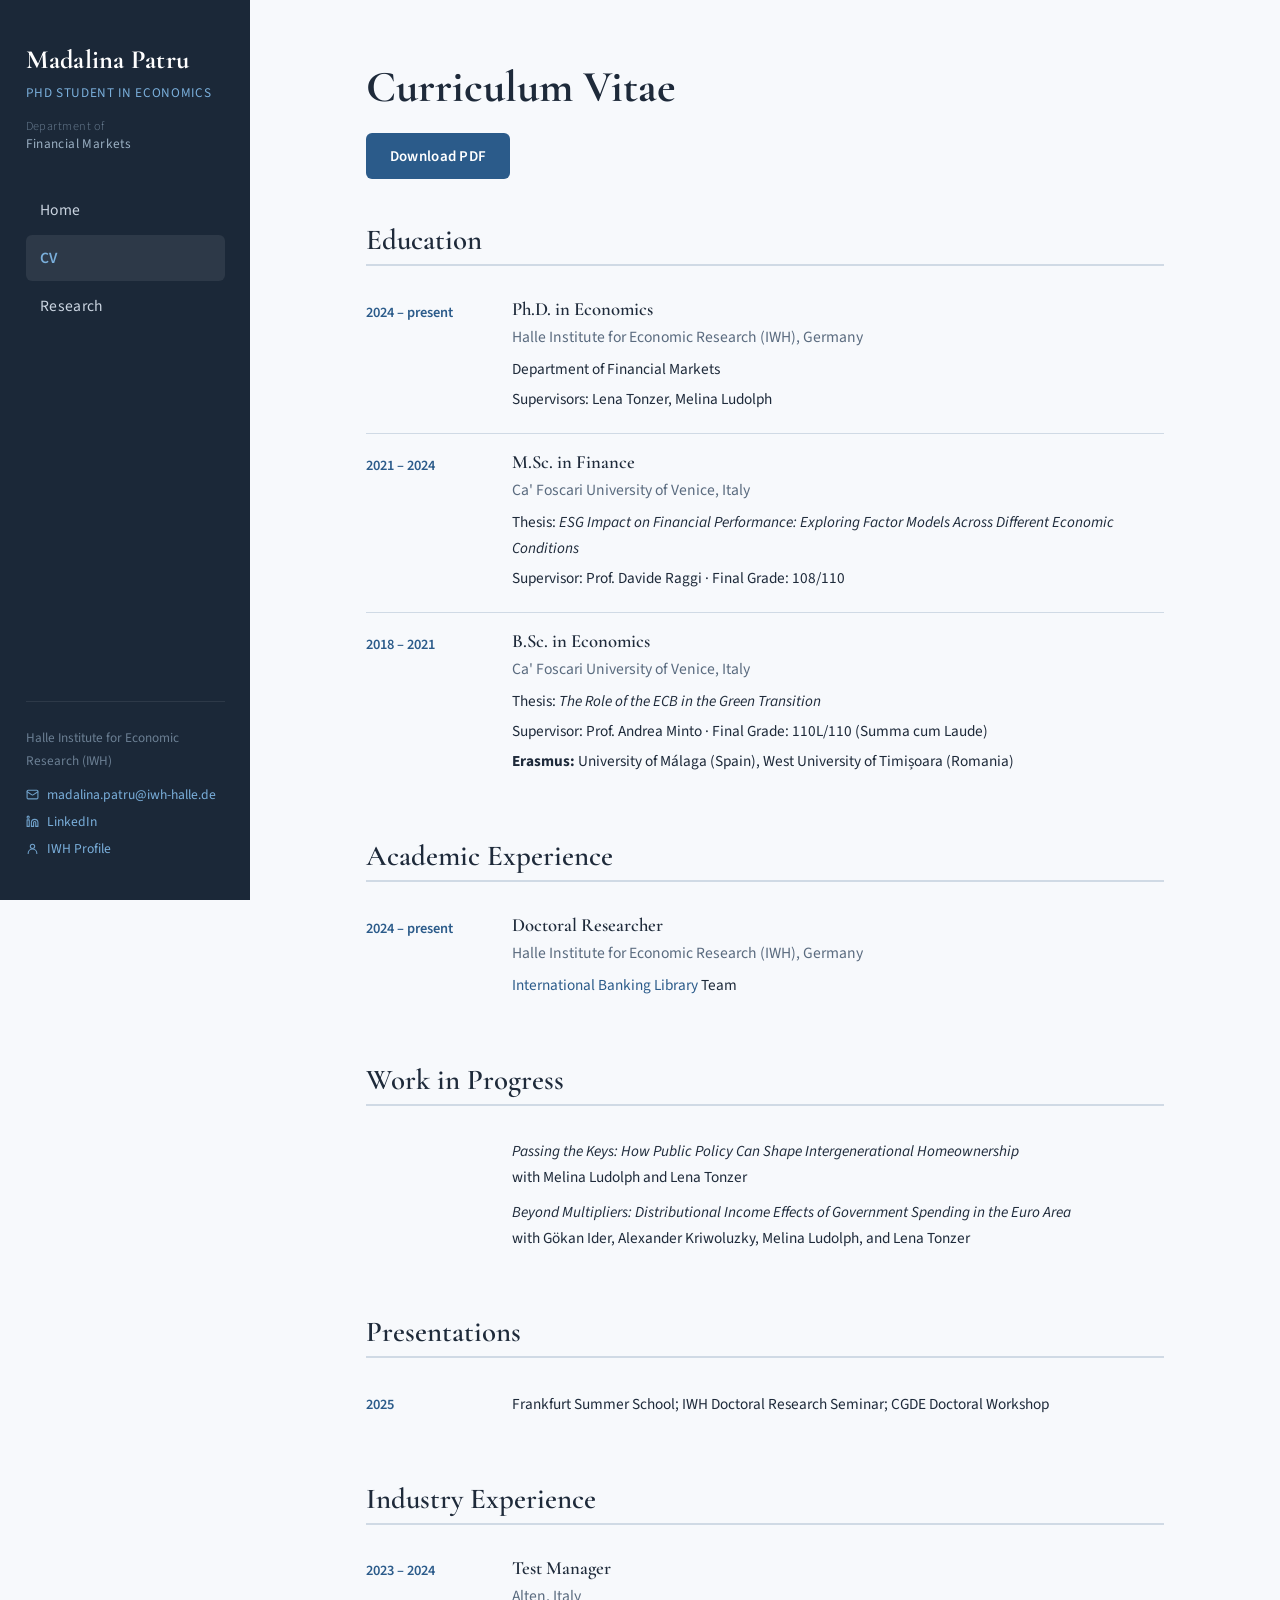
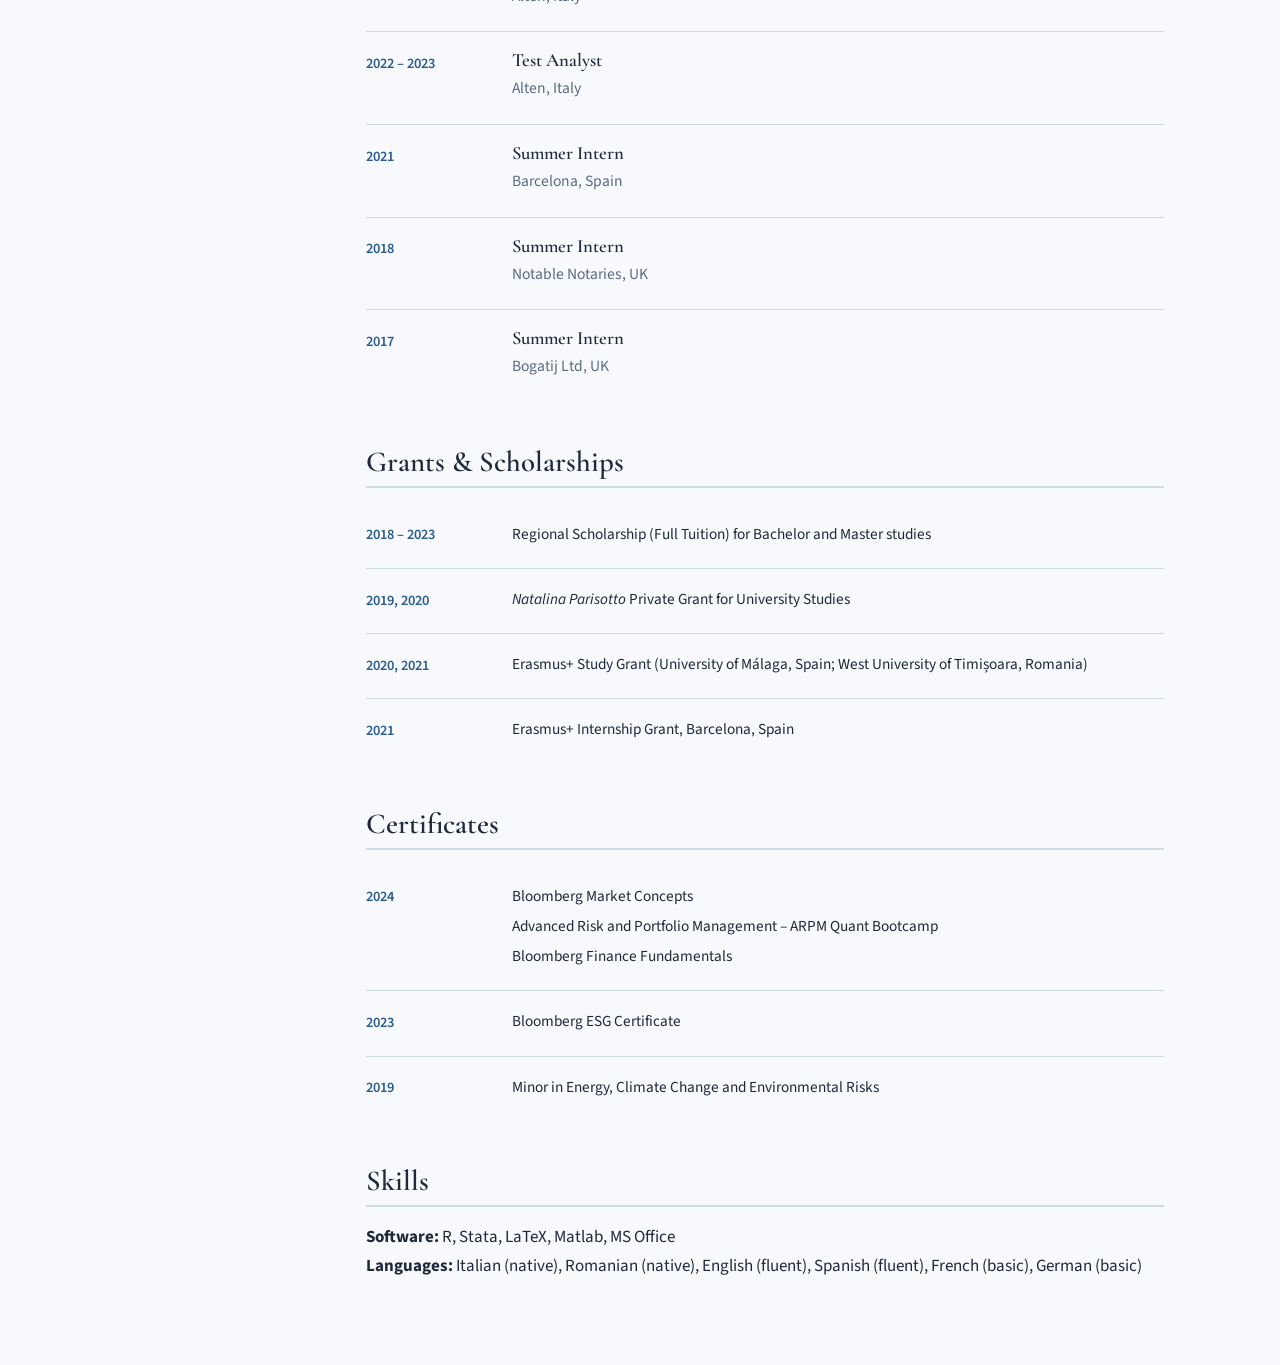
==== cv.html @ f8841b8a "Add files via upload" ====
<!DOCTYPE html>
<html lang="en">
<head>
  <meta charset="UTF-8">
  <meta name="viewport" content="width=device-width, initial-scale=1.0">
  <title>CV — Madalina Patru</title>
  <link rel="stylesheet" href="style.css">
</head>
<body>

  <button class="hamburger" onclick="document.querySelector('.sidebar').classList.toggle('open')" aria-label="Menu">☰</button>

  <aside class="sidebar">
    <div class="sidebar__name">Madalina Patru</div>
    <div class="sidebar__title">PhD Student in Economics</div>
    <div class="sidebar__dept-label">Department of</div>
    <div class="sidebar__dept">Financial Markets</div>
    <ul class="sidebar__nav">
      <li><a href="index.html">Home</a></li>
      <li><a href="cv.html" class="active">CV</a></li>
      <li><a href="research.html">Research</a></li>
    </ul>
    <div class="sidebar__footer">
      Halle Institute for Economic Research (IWH)
      <div class="sidebar__contact">
        <a href="mailto:madalina.patru@iwh-halle.de">
          <svg width="13" height="13" viewBox="0 0 24 24" fill="none" stroke="currentColor" stroke-width="2" stroke-linecap="round" stroke-linejoin="round"><rect x="2" y="4" width="20" height="16" rx="2"/><path d="m22 7-8.97 5.7a1.94 1.94 0 0 1-2.06 0L2 7"/></svg>
          madalina.patru@iwh-halle.de
        </a>
        <a href="https://www.linkedin.com/in/madalinagpatru/" target="_blank" rel="noopener">
          <svg width="13" height="13" viewBox="0 0 24 24" fill="none" stroke="currentColor" stroke-width="2" stroke-linecap="round" stroke-linejoin="round"><path d="M16 8a6 6 0 0 1 6 6v7h-4v-7a2 2 0 0 0-2-2 2 2 0 0 0-2 2v7h-4v-7a6 6 0 0 1 6-6z"/><rect x="2" y="9" width="4" height="12"/><circle cx="4" cy="4" r="2"/></svg>
          LinkedIn
        </a>
        <a href="https://www.iwh-halle.de/en/about-the-iwh/team/detail/madalina-patru" target="_blank" rel="noopener">
          <svg width="13" height="13" viewBox="0 0 24 24" fill="none" stroke="currentColor" stroke-width="2" stroke-linecap="round" stroke-linejoin="round"><circle cx="12" cy="8" r="4"/><path d="M20 21a8 8 0 1 0-16 0"/></svg>
          IWH Profile
        </a>
      </div>
    </div>
  </aside>

  <main class="main">
    <div class="content">

      <h1>Curriculum Vitae</h1>
      <p class="subtitle"><a href="cv.pdf" class="btn">Download PDF</a></p>

      <h2>Education</h2>
      <div class="cv-section">
        <div class="cv-entry">
          <div class="cv-entry__dates">2024 – present</div>
          <div class="cv-entry__details">
            <h4>Ph.D. in Economics</h4>
            <p class="institution">Halle Institute for Economic Research (IWH), Germany</p>
            <p>Department of Financial Markets</p>
            <p>Supervisors: Lena Tonzer, Melina Ludolph</p>
          </div>
        </div>
        <div class="cv-entry">
          <div class="cv-entry__dates">2021 – 2024</div>
          <div class="cv-entry__details">
            <h4>M.Sc. in Finance</h4>
            <p class="institution">Ca' Foscari University of Venice, Italy</p>
            <p>Thesis: <em>ESG Impact on Financial Performance: Exploring Factor Models Across Different Economic Conditions</em></p>
            <p>Supervisor: Prof. Davide Raggi · Final Grade: 108/110</p>
          </div>
        </div>
        <div class="cv-entry">
          <div class="cv-entry__dates">2018 – 2021</div>
          <div class="cv-entry__details">
            <h4>B.Sc. in Economics</h4>
            <p class="institution">Ca' Foscari University of Venice, Italy</p>
            <p>Thesis: <em>The Role of the ECB in the Green Transition</em></p>
            <p>Supervisor: Prof. Andrea Minto · Final Grade: 110L/110 (Summa cum Laude)</p>
            <p><strong>Erasmus:</strong> University of Málaga (Spain), West University of Timișoara (Romania)</p>
          </div>
        </div>
      </div>

      <h2>Academic Experience</h2>
      <div class="cv-section">
        <div class="cv-entry">
          <div class="cv-entry__dates">2024 – present</div>
          <div class="cv-entry__details">
            <h4>Doctoral Researcher</h4>
            <p class="institution">Halle Institute for Economic Research (IWH), Germany</p>
            <p><a href="https://bankinglibrary.com/">International Banking Library</a> Team</p>
          </div>
        </div>
      </div>

      <h2>Work in Progress</h2>
      <div class="cv-section">
        <div class="cv-entry">
          <div class="cv-entry__dates"></div>
          <div class="cv-entry__details">
            <p><em>Passing the Keys: How Public Policy Can Shape Intergenerational Homeownership</em><br>
            with Melina Ludolph and Lena Tonzer</p>
            <p style="margin-top: 0.5rem;"><em>Beyond Multipliers: Distributional Income Effects of Government Spending in the Euro Area</em><br>
            with Gökan Ider, Alexander Kriwoluzky, Melina Ludolph, and Lena Tonzer</p>
          </div>
        </div>
      </div>

      <h2>Presentations</h2>
      <div class="cv-section">
        <div class="cv-entry">
          <div class="cv-entry__dates">2025</div>
          <div class="cv-entry__details">
            <p>Frankfurt Summer School; IWH Doctoral Research Seminar; CGDE Doctoral Workshop</p>
          </div>
        </div>
      </div>

      <h2>Industry Experience</h2>
      <div class="cv-section">
        <div class="cv-entry">
          <div class="cv-entry__dates">2023 – 2024</div>
          <div class="cv-entry__details">
            <h4>Test Manager</h4>
            <p class="institution">Alten, Italy</p>
          </div>
        </div>
        <div class="cv-entry">
          <div class="cv-entry__dates">2022 – 2023</div>
          <div class="cv-entry__details">
            <h4>Test Analyst</h4>
            <p class="institution">Alten, Italy</p>
          </div>
        </div>
        <div class="cv-entry">
          <div class="cv-entry__dates">2021</div>
          <div class="cv-entry__details">
            <h4>Summer Intern</h4>
            <p class="institution">Barcelona, Spain</p>
          </div>
        </div>
        <div class="cv-entry">
          <div class="cv-entry__dates">2018</div>
          <div class="cv-entry__details">
            <h4>Summer Intern</h4>
            <p class="institution">Notable Notaries, UK</p>
          </div>
        </div>
        <div class="cv-entry">
          <div class="cv-entry__dates">2017</div>
          <div class="cv-entry__details">
            <h4>Summer Intern</h4>
            <p class="institution">Bogatij Ltd, UK</p>
          </div>
        </div>
      </div>

      <h2>Grants &amp; Scholarships</h2>
      <div class="cv-section">
        <div class="cv-entry">
          <div class="cv-entry__dates">2018 – 2023</div>
          <div class="cv-entry__details">
            <p>Regional Scholarship (Full Tuition) for Bachelor and Master studies</p>
          </div>
        </div>
        <div class="cv-entry">
          <div class="cv-entry__dates">2019, 2020</div>
          <div class="cv-entry__details">
            <p><em>Natalina Parisotto</em> Private Grant for University Studies</p>
          </div>
        </div>
        <div class="cv-entry">
          <div class="cv-entry__dates">2020, 2021</div>
          <div class="cv-entry__details">
            <p>Erasmus+ Study Grant (University of Málaga, Spain; West University of Timișoara, Romania)</p>
          </div>
        </div>
        <div class="cv-entry">
          <div class="cv-entry__dates">2021</div>
          <div class="cv-entry__details">
            <p>Erasmus+ Internship Grant, Barcelona, Spain</p>
          </div>
        </div>
      </div>

      <h2>Certificates</h2>
      <div class="cv-section">
        <div class="cv-entry">
          <div class="cv-entry__dates">2024</div>
          <div class="cv-entry__details">
            <p>Bloomberg Market Concepts</p>
            <p>Advanced Risk and Portfolio Management – ARPM Quant Bootcamp</p>
            <p>Bloomberg Finance Fundamentals</p>
          </div>
        </div>
        <div class="cv-entry">
          <div class="cv-entry__dates">2023</div>
          <div class="cv-entry__details">
            <p>Bloomberg ESG Certificate</p>
          </div>
        </div>
        <div class="cv-entry">
          <div class="cv-entry__dates">2019</div>
          <div class="cv-entry__details">
            <p>Minor in Energy, Climate Change and Environmental Risks</p>
          </div>
        </div>
      </div>

      <h2>Skills</h2>
      <p>
        <strong>Software:</strong> R, Stata, LaTeX, Matlab, MS Office<br>
        <strong>Languages:</strong> Italian (native), Romanian (native), English (fluent), Spanish (fluent), French (basic), German (basic)
      </p>

    </div>
  </main>

</body>
</html>
---- style.css ----
/* ============================================
   Madalina Patru — Academic Website Stylesheet
   ============================================ */

@import url('https://fonts.googleapis.com/css2?family=Cormorant+Garamond:ital,wght@0,400;0,600;0,700;1,400&family=Source+Sans+3:ital,wght@0,300;0,400;0,600;0,700;1,400&display=swap');

:root {
  --color-bg: #F7F9FC;
  --color-bg-alt: #EDF1F7;
  --color-text: #1E2A3A;
  --color-text-muted: #5A6B7F;
  --color-accent: #2B5B8A;
  --color-accent-hover: #3A74A8;
  --color-border: #D0DAE5;
  --color-nav-bg: #1B2838;
  --color-nav-text: #CBD5E1;
  --color-nav-hover: #7AAFDB;
  --font-heading: 'Cormorant Garamond', Georgia, serif;
  --font-body: 'Source Sans 3', 'Segoe UI', sans-serif;
  --max-width: 900px;
  --nav-width: 250px;
}

*, *::before, *::after {
  box-sizing: border-box;
  margin: 0;
  padding: 0;
}

html {
  font-size: 17px;
  scroll-behavior: smooth;
}

body {
  font-family: var(--font-body);
  color: var(--color-text);
  background: var(--color-bg);
  line-height: 1.7;
  min-height: 100vh;
  display: flex;
}

/* ---- SIDEBAR NAVIGATION ---- */

.sidebar {
  position: fixed;
  top: 0;
  left: 0;
  width: var(--nav-width);
  height: 100vh;
  background: var(--color-nav-bg);
  color: var(--color-nav-text);
  display: flex;
  flex-direction: column;
  padding: 2.5rem 1.5rem;
  z-index: 100;
  overflow-y: auto;
}

.sidebar__name {
  font-family: var(--font-heading);
  font-size: 1.55rem;
  font-weight: 700;
  color: #fff;
  letter-spacing: 0.01em;
  line-height: 1.3;
  margin-bottom: 0.3rem;
}

.sidebar__title {
  font-size: 0.78rem;
  font-weight: 400;
  color: var(--color-nav-hover);
  letter-spacing: 0.05em;
  text-transform: uppercase;
  margin-bottom: 0.8rem;
}

.sidebar__dept-label {
  font-size: 0.72rem;
  font-weight: 300;
  color: #6b7f93;
  letter-spacing: 0.04em;
  line-height: 1.4;
}

.sidebar__dept {
  font-size: 0.78rem;
  font-weight: 400;
  color: #9aafc2;
  letter-spacing: 0.03em;
  line-height: 1.4;
  margin-bottom: 2rem;
}

.sidebar__nav {
  list-style: none;
  flex: 1;
}

.sidebar__nav li {
  margin-bottom: 0.15rem;
}

.sidebar__nav a {
  display: block;
  padding: 0.55rem 0.85rem;
  color: var(--color-nav-text);
  text-decoration: none;
  font-size: 0.92rem;
  font-weight: 400;
  border-radius: 6px;
  transition: background 0.2s, color 0.2s;
  letter-spacing: 0.02em;
}

.sidebar__nav a:hover,
.sidebar__nav a.active {
  background: rgba(255,255,255,0.08);
  color: var(--color-nav-hover);
}

.sidebar__nav a.active {
  font-weight: 600;
}

.sidebar__footer {
  margin-top: auto;
  padding-top: 1.5rem;
  border-top: 1px solid rgba(255,255,255,0.08);
  font-size: 0.78rem;
  color: #6b7f93;
  line-height: 1.7;
}

.sidebar__contact {
  margin-top: 0.8rem;
  display: flex;
  flex-direction: column;
  gap: 0.55rem;
}

.sidebar__contact a {
  display: flex;
  align-items: center;
  gap: 0.5rem;
  color: var(--color-nav-hover);
  text-decoration: none;
  font-size: 0.8rem;
  transition: color 0.15s;
  line-height: 1.3;
  word-break: break-all;
}

.sidebar__contact a:hover {
  color: #fff;
  text-decoration: none;
}

.sidebar__contact svg {
  flex-shrink: 0;
  opacity: 0.9;
}

/* ---- MOBILE HAMBURGER ---- */

.hamburger {
  display: none;
  position: fixed;
  top: 1rem;
  left: 1rem;
  z-index: 200;
  background: var(--color-nav-bg);
  color: #fff;
  border: none;
  border-radius: 6px;
  width: 44px;
  height: 44px;
  cursor: pointer;
  font-size: 1.4rem;
  align-items: center;
  justify-content: center;
}

/* ---- MAIN CONTENT ---- */

.main {
  margin-left: var(--nav-width);
  flex: 1;
  min-height: 100vh;
}

.content {
  max-width: var(--max-width);
  margin: 0 auto;
  padding: 3.5rem 3rem 4rem;
}

/* ---- TYPOGRAPHY ---- */

h1, h2, h3, h4 {
  font-family: var(--font-heading);
  color: var(--color-text);
  line-height: 1.25;
}

h1 {
  font-size: 2.6rem;
  font-weight: 700;
  margin-bottom: 0.6rem;
}

h2 {
  font-size: 1.7rem;
  font-weight: 600;
  margin-top: 2.5rem;
  margin-bottom: 0.9rem;
  padding-bottom: 0.35rem;
  border-bottom: 2px solid var(--color-border);
}

h3 {
  font-size: 1.2rem;
  font-weight: 600;
  margin-top: 1.5rem;
  margin-bottom: 0.5rem;
  color: var(--color-accent);
}

p {
  margin-bottom: 1rem;
}

a {
  color: var(--color-accent);
  text-decoration: none;
  transition: color 0.2s;
}

a:hover {
  color: var(--color-accent-hover);
  text-decoration: underline;
}

.subtitle {
  font-size: 1.1rem;
  color: var(--color-text-muted);
  margin-bottom: 2rem;
  font-weight: 300;
}

/* ---- HERO / ABOUT SECTION ---- */

.hero {
  display: flex;
  gap: 2.5rem;
  align-items: flex-start;
  margin-bottom: 2rem;
}

.hero__photo {
  width: 200px;
  min-width: 200px;
  height: 250px;
  border-radius: 6px;
  object-fit: cover;
  object-position: top center;
  border: 1px solid var(--color-border);
  flex-shrink: 0;
}

.hero__text h1 {
  margin-bottom: 0.2rem;
}

/* ---- CARDS / ITEMS ---- */

.card {
  background: #fff;
  border: 1px solid var(--color-border);
  border-radius: 8px;
  padding: 1.4rem 1.6rem;
  margin-bottom: 1rem;
  transition: box-shadow 0.2s;
}

.card:hover {
  box-shadow: 0 2px 12px rgba(0,0,0,0.06);
}

.card__year {
  font-size: 0.8rem;
  font-weight: 600;
  color: var(--color-accent);
  text-transform: uppercase;
  letter-spacing: 0.05em;
  margin-bottom: 0.25rem;
}

.card__title {
  font-family: var(--font-heading);
  font-size: 1.15rem;
  font-weight: 600;
  margin-bottom: 0.2rem;
}

.card__meta {
  font-size: 0.88rem;
  color: var(--color-text-muted);
  margin-bottom: 0.3rem;
}

.card__description {
  font-size: 0.92rem;
  color: var(--color-text);
}

/* ---- CV TIMELINE ---- */

.cv-section {
  margin-bottom: 2rem;
}

.cv-entry {
  display: flex;
  gap: 1.5rem;
  padding: 1rem 0;
  border-bottom: 1px solid var(--color-border);
}

.cv-entry:last-child {
  border-bottom: none;
}

.cv-entry__dates {
  min-width: 120px;
  font-size: 0.85rem;
  font-weight: 600;
  color: var(--color-accent);
  padding-top: 0.15rem;
}

.cv-entry__details h4 {
  font-family: var(--font-heading);
  font-size: 1.1rem;
  font-weight: 600;
  margin-bottom: 0.15rem;
}

.cv-entry__details .institution {
  font-size: 0.92rem;
  color: var(--color-text-muted);
  margin-bottom: 0.3rem;
}

.cv-entry__details p {
  font-size: 0.9rem;
  margin-bottom: 0.25rem;
}

/* ---- PUBLICATION LIST ---- */

.pub {
  padding: 1rem 0;
  border-bottom: 1px solid var(--color-border);
}

.pub:last-child {
  border-bottom: none;
}

.pub__authors {
  font-size: 0.9rem;
  color: var(--color-text-muted);
}

.pub__authors strong {
  color: var(--color-text);
}

.pub__title {
  font-family: var(--font-heading);
  font-size: 1.08rem;
  font-weight: 600;
  margin: 0.15rem 0;
}

.pub__venue {
  font-size: 0.88rem;
  font-style: italic;
  color: var(--color-text-muted);
}

.pub__links {
  margin-top: 0.4rem;
  display: flex;
  gap: 0.8rem;
}

.pub__links a {
  font-size: 0.8rem;
  font-weight: 600;
  text-transform: uppercase;
  letter-spacing: 0.05em;
  padding: 0.2rem 0.6rem;
  border: 1px solid var(--color-accent);
  border-radius: 4px;
  transition: background 0.2s, color 0.2s;
}

.pub__links a:hover {
  background: var(--color-accent);
  color: #fff;
  text-decoration: none;
}

/* ---- TEACHING TABLE ---- */

.course-table {
  width: 100%;
  border-collapse: collapse;
  margin-top: 1rem;
  font-size: 0.92rem;
}

.course-table th,
.course-table td {
  text-align: left;
  padding: 0.7rem 1rem;
  border-bottom: 1px solid var(--color-border);
}

.course-table th {
  font-family: var(--font-heading);
  font-weight: 600;
  font-size: 0.95rem;
  background: var(--color-bg-alt);
}

.course-table tr:hover td {
  background: rgba(0,0,0,0.015);
}

/* ---- DOWNLOAD BUTTON ---- */

.btn {
  display: inline-block;
  padding: 0.6rem 1.4rem;
  background: var(--color-accent);
  color: #fff;
  border-radius: 6px;
  font-size: 0.88rem;
  font-weight: 600;
  letter-spacing: 0.02em;
  text-decoration: none;
  transition: background 0.2s, transform 0.15s;
  margin-top: 0.5rem;
}

.btn:hover {
  background: var(--color-accent-hover);
  color: #fff;
  text-decoration: none;
  transform: translateY(-1px);
}

/* ---- LARGE SCREENS ---- */

@media (min-width: 1400px) {
  :root {
    --max-width: 980px;
    --nav-width: 270px;
  }
  html { font-size: 18px; }
  .hero__photo {
    width: 220px;
    min-width: 220px;
    height: 275px;
  }
}

@media (min-width: 1800px) {
  :root {
    --max-width: 1060px;
    --nav-width: 280px;
  }
  html { font-size: 19px; }
  .hero__photo {
    width: 240px;
    min-width: 240px;
    height: 300px;
  }
}

/* ---- RESPONSIVE (MOBILE) ---- */

@media (max-width: 860px) {
  .sidebar {
    transform: translateX(-100%);
    transition: transform 0.3s ease;
  }

  .sidebar.open {
    transform: translateX(0);
  }

  .hamburger {
    display: flex;
  }

  .main {
    margin-left: 0;
  }

  .content {
    padding: 4.5rem 1.5rem 3rem;
  }

  .hero {
    flex-direction: column;
    align-items: center;
    text-align: center;
  }

  .cv-entry {
    flex-direction: column;
    gap: 0.3rem;
  }

  .cv-entry__dates {
    min-width: unset;
  }
}
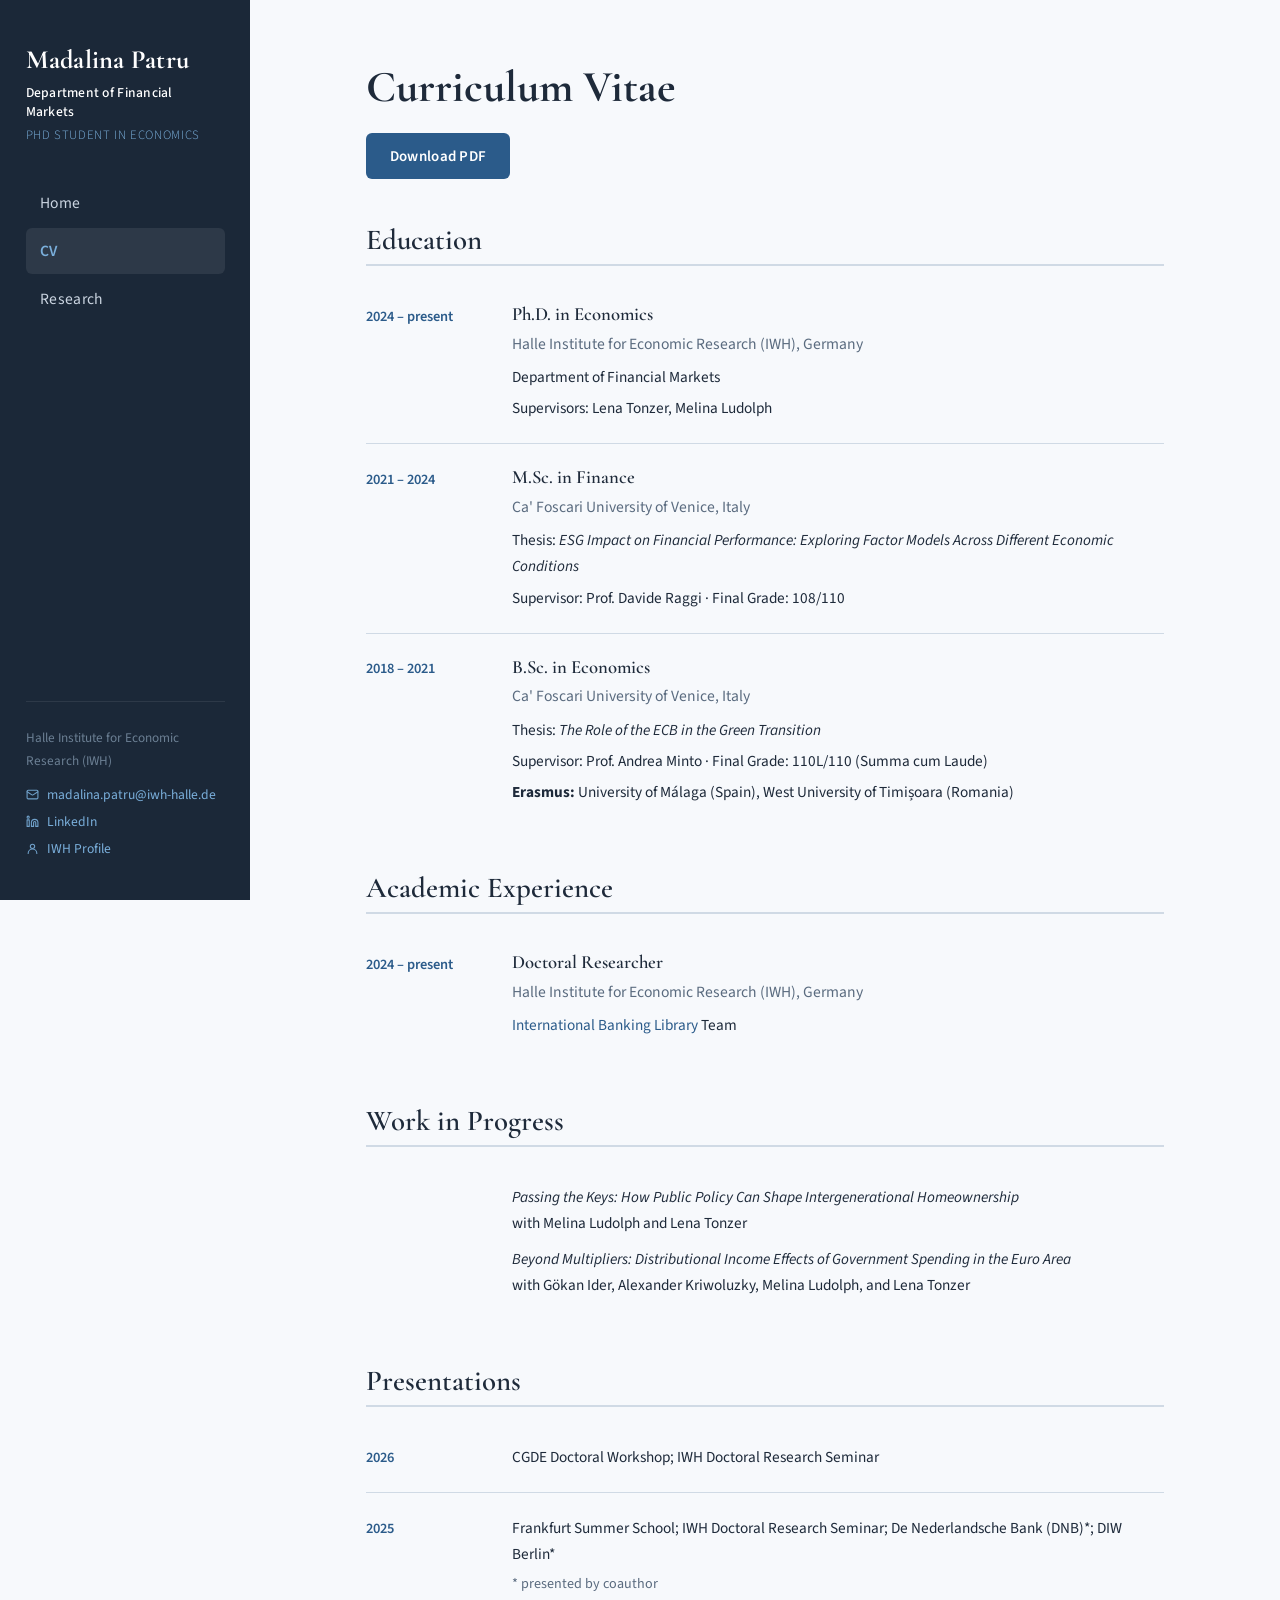
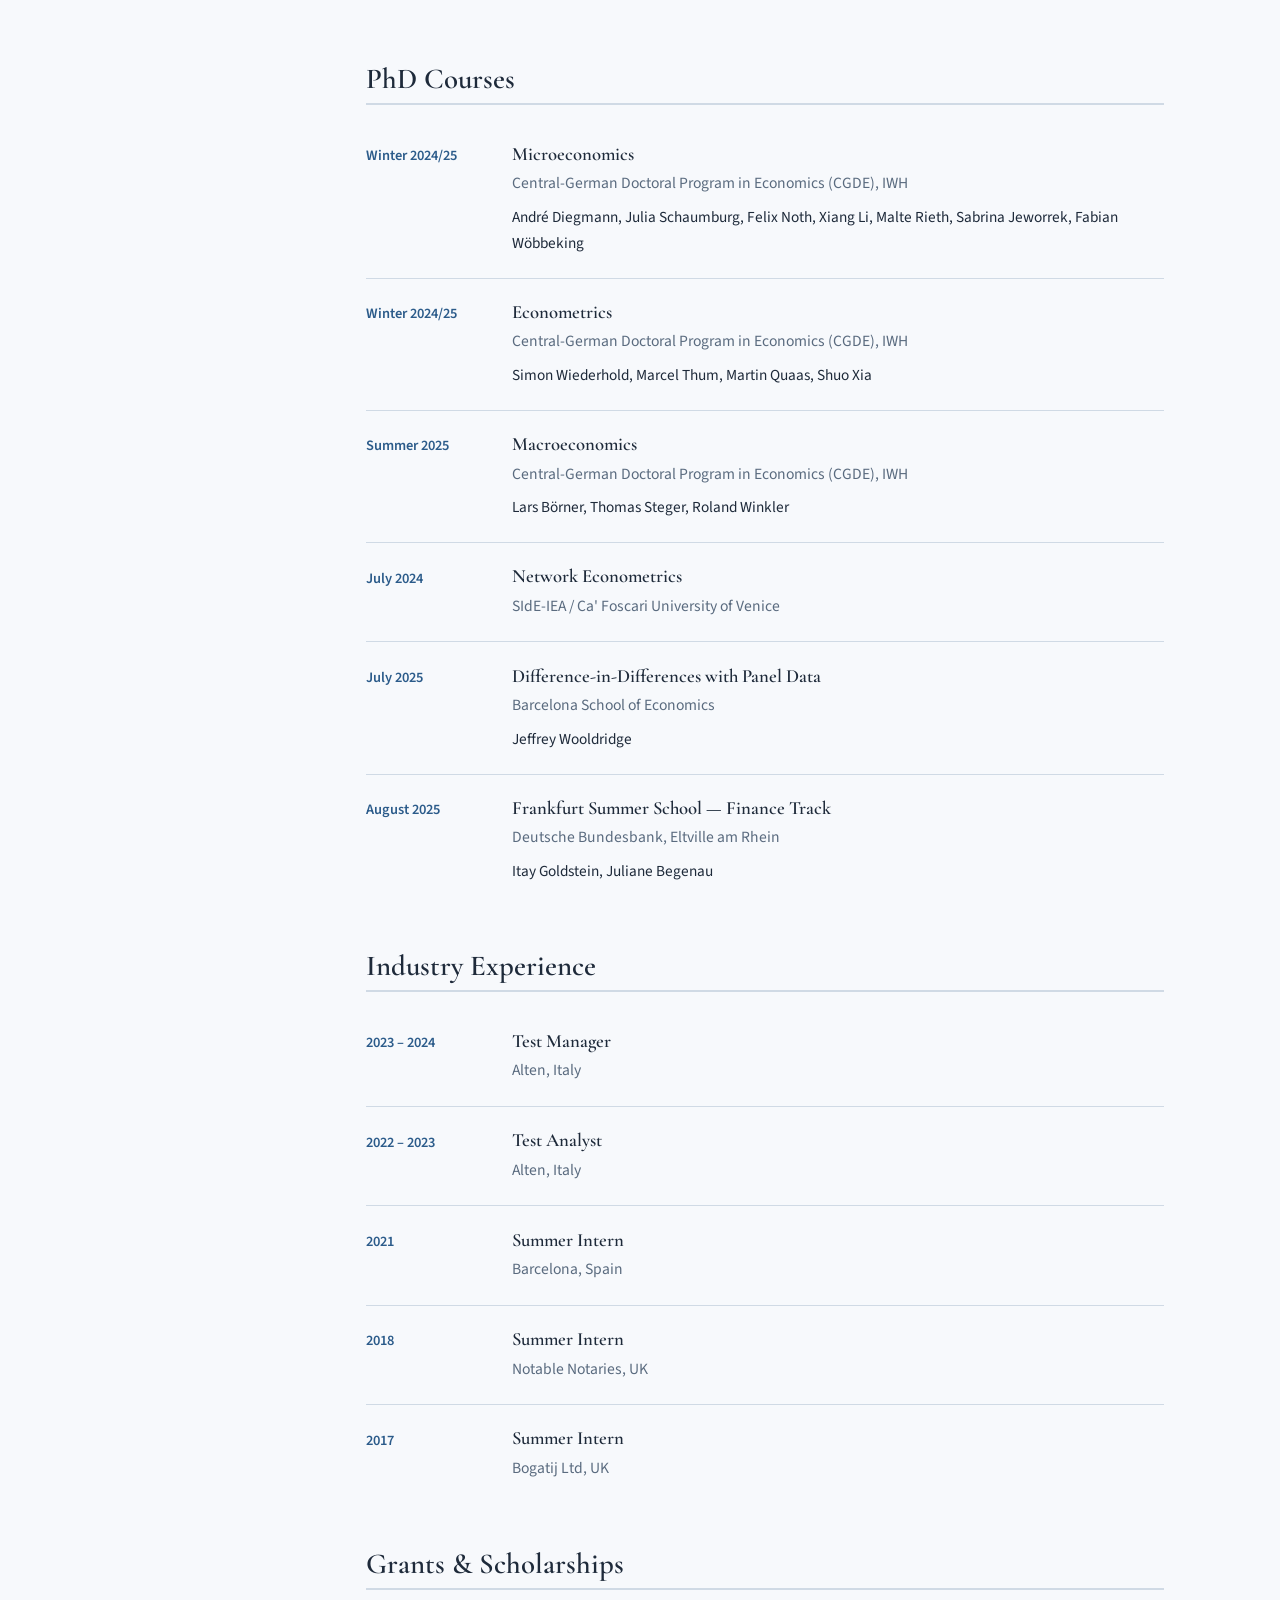
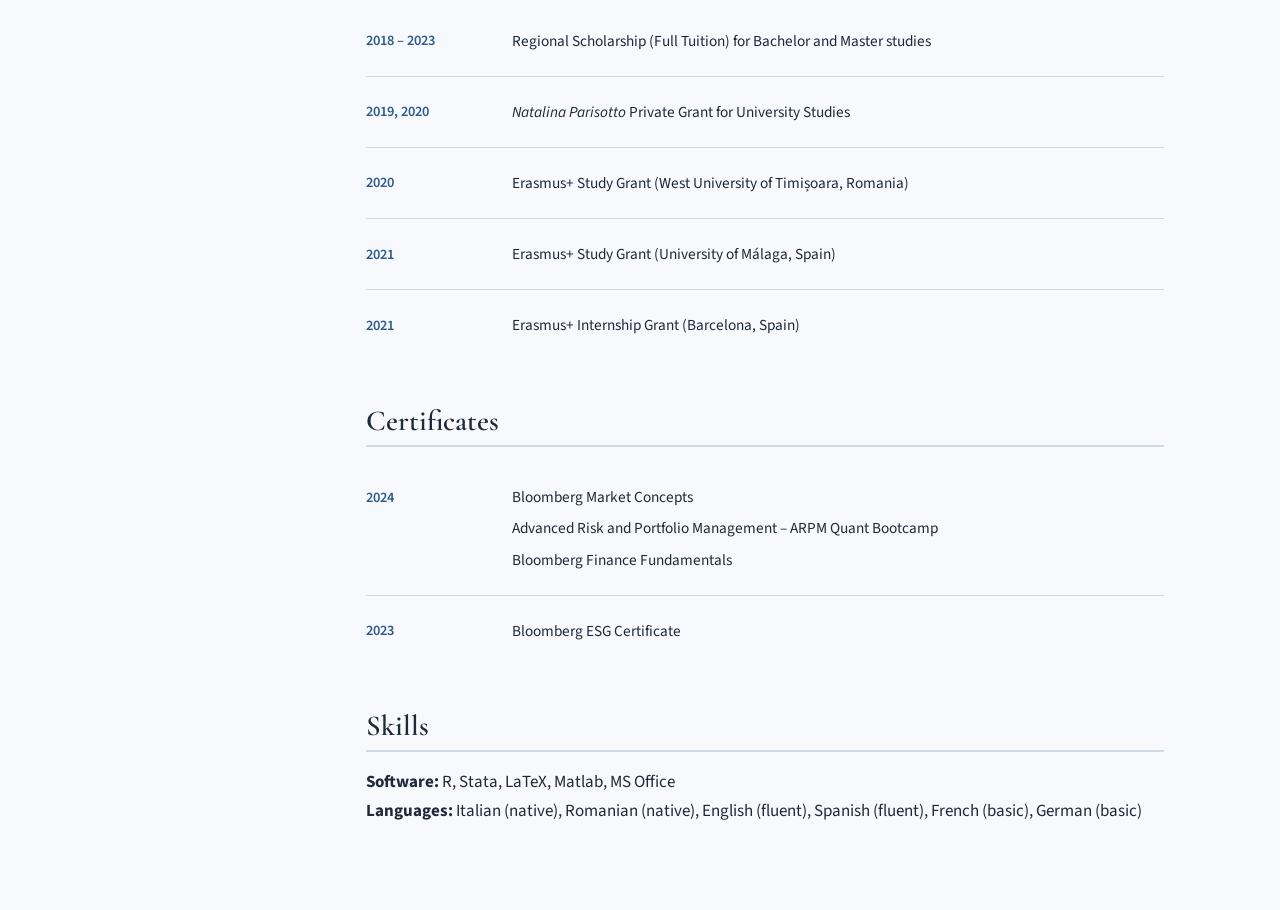
==== commit 3655f55a: "Add files via upload" ====
--- a/cv.html
+++ b/cv.html
@@ -12,9 +12,8 @@
 
   <aside class="sidebar">
     <div class="sidebar__name">Madalina Patru</div>
+    <div class="sidebar__dept">Department of Financial Markets</div>
     <div class="sidebar__title">PhD Student in Economics</div>
-    <div class="sidebar__dept-label">Department of</div>
-    <div class="sidebar__dept">Financial Markets</div>
     <ul class="sidebar__nav">
       <li><a href="index.html">Home</a></li>
       <li><a href="cv.html" class="active">CV</a></li>
@@ -96,7 +95,7 @@
           <div class="cv-entry__details">
             <p><em>Passing the Keys: How Public Policy Can Shape Intergenerational Homeownership</em><br>
             with Melina Ludolph and Lena Tonzer</p>
-            <p style="margin-top: 0.5rem;"><em>Beyond Multipliers: Distributional Income Effects of Government Spending in the Euro Area</em><br>
+            <p style="margin-top: 0.6rem;"><em>Beyond Multipliers: Distributional Income Effects of Government Spending in the Euro Area</em><br>
             with Gökan Ider, Alexander Kriwoluzky, Melina Ludolph, and Lena Tonzer</p>
           </div>
         </div>
@@ -105,9 +104,67 @@
       <h2>Presentations</h2>
       <div class="cv-section">
         <div class="cv-entry">
+          <div class="cv-entry__dates">2026</div>
+          <div class="cv-entry__details">
+            <p>CGDE Doctoral Workshop; IWH Doctoral Research Seminar</p>
+          </div>
+        </div>
+        <div class="cv-entry">
           <div class="cv-entry__dates">2025</div>
           <div class="cv-entry__details">
-            <p>Frankfurt Summer School; IWH Doctoral Research Seminar; CGDE Doctoral Workshop</p>
+            <p>Frankfurt Summer School; IWH Doctoral Research Seminar; De Nederlandsche Bank (DNB)*; DIW Berlin*</p>
+            <p style="font-size:0.83rem; color:var(--color-text-muted); margin-top:0.3rem;">* presented by coauthor</p>
+          </div>
+        </div>
+      </div>
+
+      <h2>PhD Courses</h2>
+      <div class="cv-section">
+        <div class="cv-entry">
+          <div class="cv-entry__dates">Winter 2024/25</div>
+          <div class="cv-entry__details">
+            <h4>Microeconomics</h4>
+            <p class="institution">Central-German Doctoral Program in Economics (CGDE), IWH</p>
+            <p>André Diegmann, Julia Schaumburg, Felix Noth, Xiang Li, Malte Rieth, Sabrina Jeworrek, Fabian Wöbbeking</p>
+          </div>
+        </div>
+        <div class="cv-entry">
+          <div class="cv-entry__dates">Winter 2024/25</div>
+          <div class="cv-entry__details">
+            <h4>Econometrics</h4>
+            <p class="institution">Central-German Doctoral Program in Economics (CGDE), IWH</p>
+            <p>Simon Wiederhold, Marcel Thum, Martin Quaas, Shuo Xia</p>
+          </div>
+        </div>
+        <div class="cv-entry">
+          <div class="cv-entry__dates">Summer 2025</div>
+          <div class="cv-entry__details">
+            <h4>Macroeconomics</h4>
+            <p class="institution">Central-German Doctoral Program in Economics (CGDE), IWH</p>
+            <p>Lars Börner, Thomas Steger, Roland Winkler</p>
+          </div>
+        </div>
+        <div class="cv-entry">
+          <div class="cv-entry__dates">July 2024</div>
+          <div class="cv-entry__details">
+            <h4>Network Econometrics</h4>
+            <p class="institution">SIdE-IEA / Ca' Foscari University of Venice</p>
+          </div>
+        </div>
+        <div class="cv-entry">
+          <div class="cv-entry__dates">July 2025</div>
+          <div class="cv-entry__details">
+            <h4>Difference-in-Differences with Panel Data</h4>
+            <p class="institution">Barcelona School of Economics</p>
+            <p>Jeffrey Wooldridge</p>
+          </div>
+        </div>
+        <div class="cv-entry">
+          <div class="cv-entry__dates">August 2025</div>
+          <div class="cv-entry__details">
+            <h4>Frankfurt Summer School — Finance Track</h4>
+            <p class="institution">Deutsche Bundesbank, Eltville am Rhein</p>
+            <p>Itay Goldstein, Juliane Begenau</p>
           </div>
         </div>
       </div>
@@ -166,15 +223,21 @@
           </div>
         </div>
         <div class="cv-entry">
-          <div class="cv-entry__dates">2020, 2021</div>
-          <div class="cv-entry__details">
-            <p>Erasmus+ Study Grant (University of Málaga, Spain; West University of Timișoara, Romania)</p>
+          <div class="cv-entry__dates">2020</div>
+          <div class="cv-entry__details">
+            <p>Erasmus+ Study Grant (West University of Timișoara, Romania)</p>
           </div>
         </div>
         <div class="cv-entry">
           <div class="cv-entry__dates">2021</div>
           <div class="cv-entry__details">
-            <p>Erasmus+ Internship Grant, Barcelona, Spain</p>
+            <p>Erasmus+ Study Grant (University of Málaga, Spain)</p>
+          </div>
+        </div>
+        <div class="cv-entry">
+          <div class="cv-entry__dates">2021</div>
+          <div class="cv-entry__details">
+            <p>Erasmus+ Internship Grant (Barcelona, Spain)</p>
           </div>
         </div>
       </div>
@@ -193,12 +256,6 @@
           <div class="cv-entry__dates">2023</div>
           <div class="cv-entry__details">
             <p>Bloomberg ESG Certificate</p>
-          </div>
-        </div>
-        <div class="cv-entry">
-          <div class="cv-entry__dates">2019</div>
-          <div class="cv-entry__details">
-            <p>Minor in Energy, Climate Change and Environmental Risks</p>
           </div>
         </div>
       </div>
--- a/style.css
+++ b/style.css
@@ -41,7 +41,7 @@
   display: flex;
 }
 
-/* ---- SIDEBAR NAVIGATION ---- */
+/* ---- SIDEBAR ---- */
 
 .sidebar {
   position: fixed;
@@ -65,32 +65,24 @@
   color: #fff;
   letter-spacing: 0.01em;
   line-height: 1.3;
-  margin-bottom: 0.3rem;
+  margin-bottom: 0.35rem;
+}
+
+.sidebar__dept {
+  font-size: 0.8rem;
+  font-weight: 500;
+  color: #fff;
+  letter-spacing: 0.02em;
+  line-height: 1.4;
+  margin-bottom: 0.25rem;
 }
 
 .sidebar__title {
-  font-size: 0.78rem;
-  font-weight: 400;
+  font-size: 0.75rem;
+  font-weight: 300;
   color: var(--color-nav-hover);
   letter-spacing: 0.05em;
   text-transform: uppercase;
-  margin-bottom: 0.8rem;
-}
-
-.sidebar__dept-label {
-  font-size: 0.72rem;
-  font-weight: 300;
-  color: #6b7f93;
-  letter-spacing: 0.04em;
-  line-height: 1.4;
-}
-
-.sidebar__dept {
-  font-size: 0.78rem;
-  font-weight: 400;
-  color: #9aafc2;
-  letter-spacing: 0.03em;
-  line-height: 1.4;
   margin-bottom: 2rem;
 }
 
@@ -250,7 +242,7 @@
   font-weight: 300;
 }
 
-/* ---- HERO / ABOUT SECTION ---- */
+/* ---- HERO ---- */
 
 .hero {
   display: flex;
@@ -274,7 +266,7 @@
   margin-bottom: 0.2rem;
 }
 
-/* ---- CARDS / ITEMS ---- */
+/* ---- CARDS ---- */
 
 .card {
   background: #fff;
@@ -298,17 +290,10 @@
   margin-bottom: 0.25rem;
 }
 
-.card__title {
-  font-family: var(--font-heading);
-  font-size: 1.15rem;
-  font-weight: 600;
-  margin-bottom: 0.2rem;
-}
-
 .card__meta {
   font-size: 0.88rem;
   color: var(--color-text-muted);
-  margin-bottom: 0.3rem;
+  margin-bottom: 0.5rem;
 }
 
 .card__description {
@@ -325,7 +310,7 @@
 .cv-entry {
   display: flex;
   gap: 1.5rem;
-  padding: 1rem 0;
+  padding: 1.3rem 0;
   border-bottom: 1px solid var(--color-border);
 }
 
@@ -339,30 +324,35 @@
   font-weight: 600;
   color: var(--color-accent);
   padding-top: 0.15rem;
+  line-height: 1.5;
 }
 
 .cv-entry__details h4 {
   font-family: var(--font-heading);
   font-size: 1.1rem;
   font-weight: 600;
-  margin-bottom: 0.15rem;
+  margin-bottom: 0.25rem;
 }
 
 .cv-entry__details .institution {
   font-size: 0.92rem;
   color: var(--color-text-muted);
-  margin-bottom: 0.3rem;
+  margin-bottom: 0.4rem;
 }
 
 .cv-entry__details p {
   font-size: 0.9rem;
-  margin-bottom: 0.25rem;
+  margin-bottom: 0.3rem;
+}
+
+.cv-entry__details p:last-child {
+  margin-bottom: 0;
 }
 
 /* ---- PUBLICATION LIST ---- */
 
 .pub {
-  padding: 1rem 0;
+  padding: 1.2rem 0;
   border-bottom: 1px solid var(--color-border);
 }
 
@@ -415,7 +405,7 @@
   text-decoration: none;
 }
 
-/* ---- TEACHING TABLE ---- */
+/* ---- COURSE TABLE ---- */
 
 .course-table {
   width: 100%;
@@ -442,7 +432,7 @@
   background: rgba(0,0,0,0.015);
 }
 
-/* ---- DOWNLOAD BUTTON ---- */
+/* ---- BUTTON ---- */
 
 .btn {
   display: inline-block;
@@ -500,34 +490,27 @@
     transform: translateX(-100%);
     transition: transform 0.3s ease;
   }
-
   .sidebar.open {
     transform: translateX(0);
   }
-
   .hamburger {
     display: flex;
   }
-
   .main {
     margin-left: 0;
   }
-
   .content {
     padding: 4.5rem 1.5rem 3rem;
   }
-
   .hero {
     flex-direction: column;
     align-items: center;
     text-align: center;
   }
-
   .cv-entry {
     flex-direction: column;
     gap: 0.3rem;
   }
-
   .cv-entry__dates {
     min-width: unset;
   }
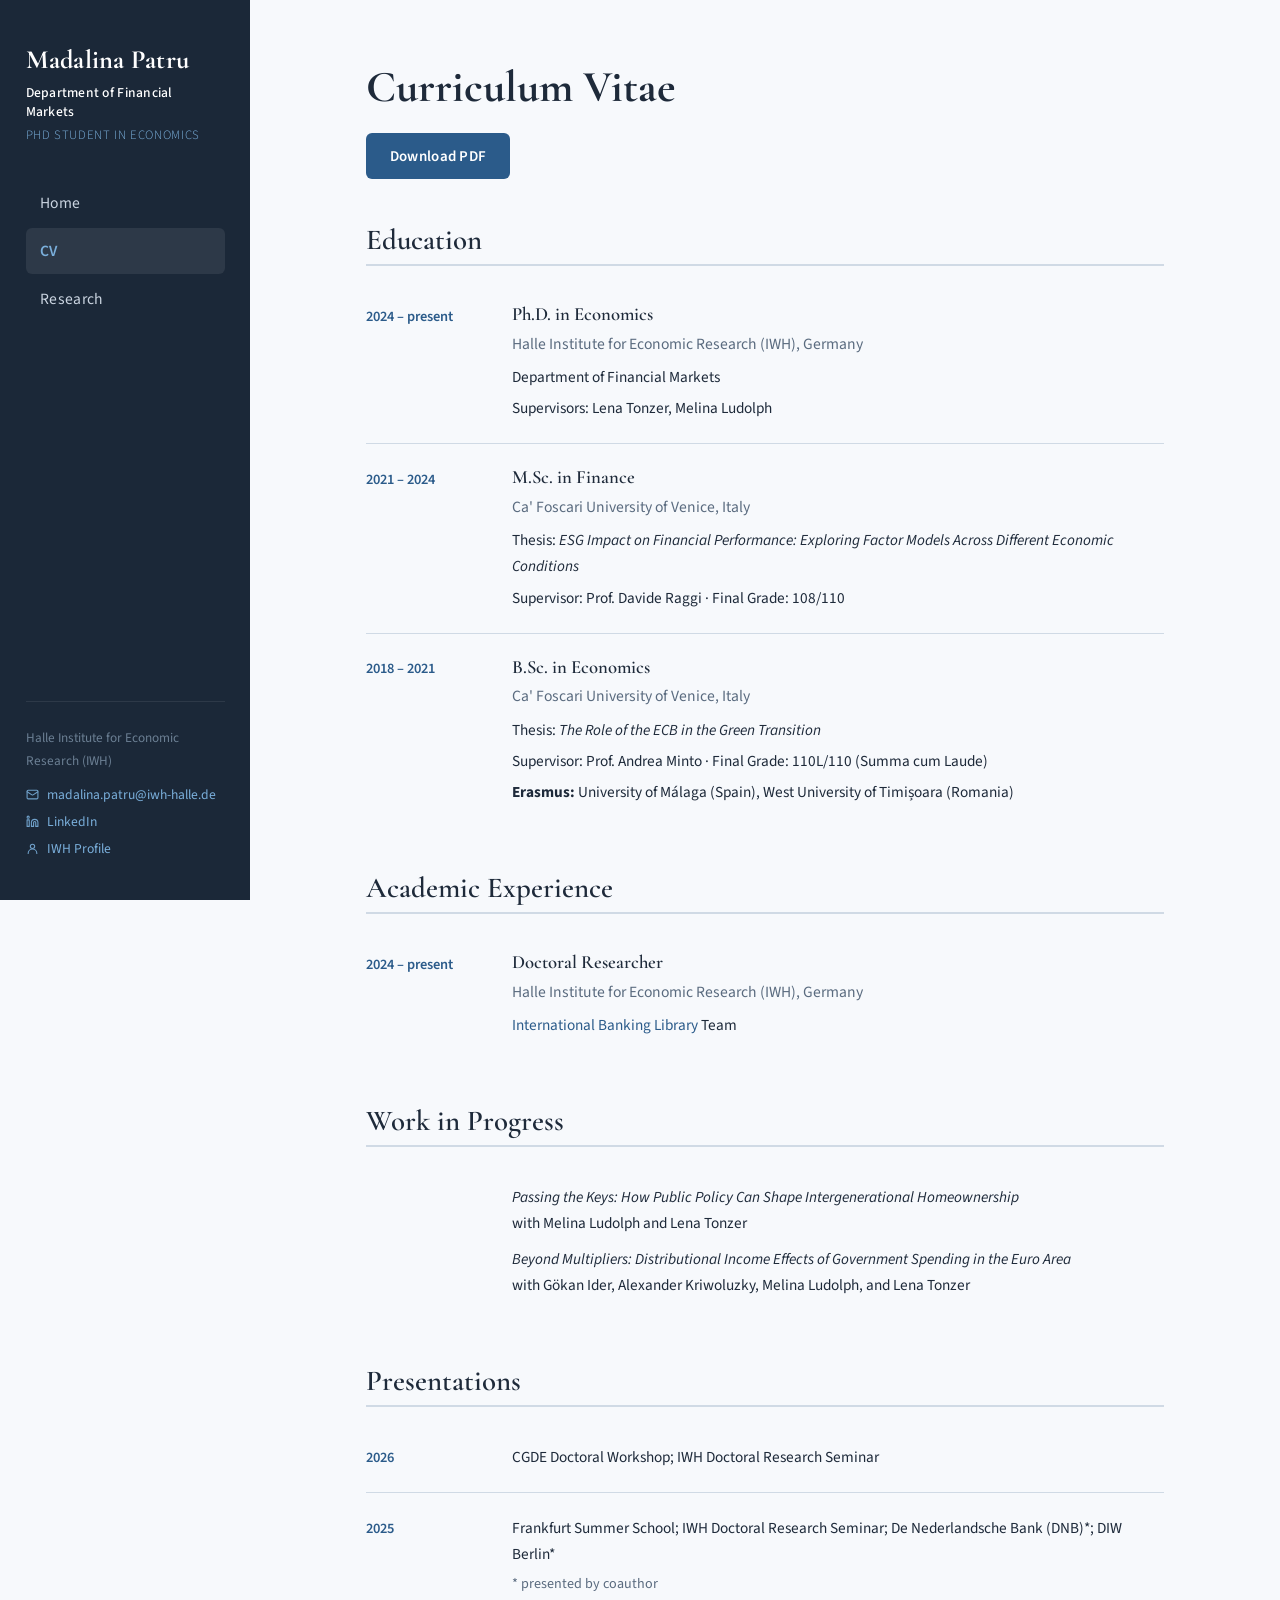
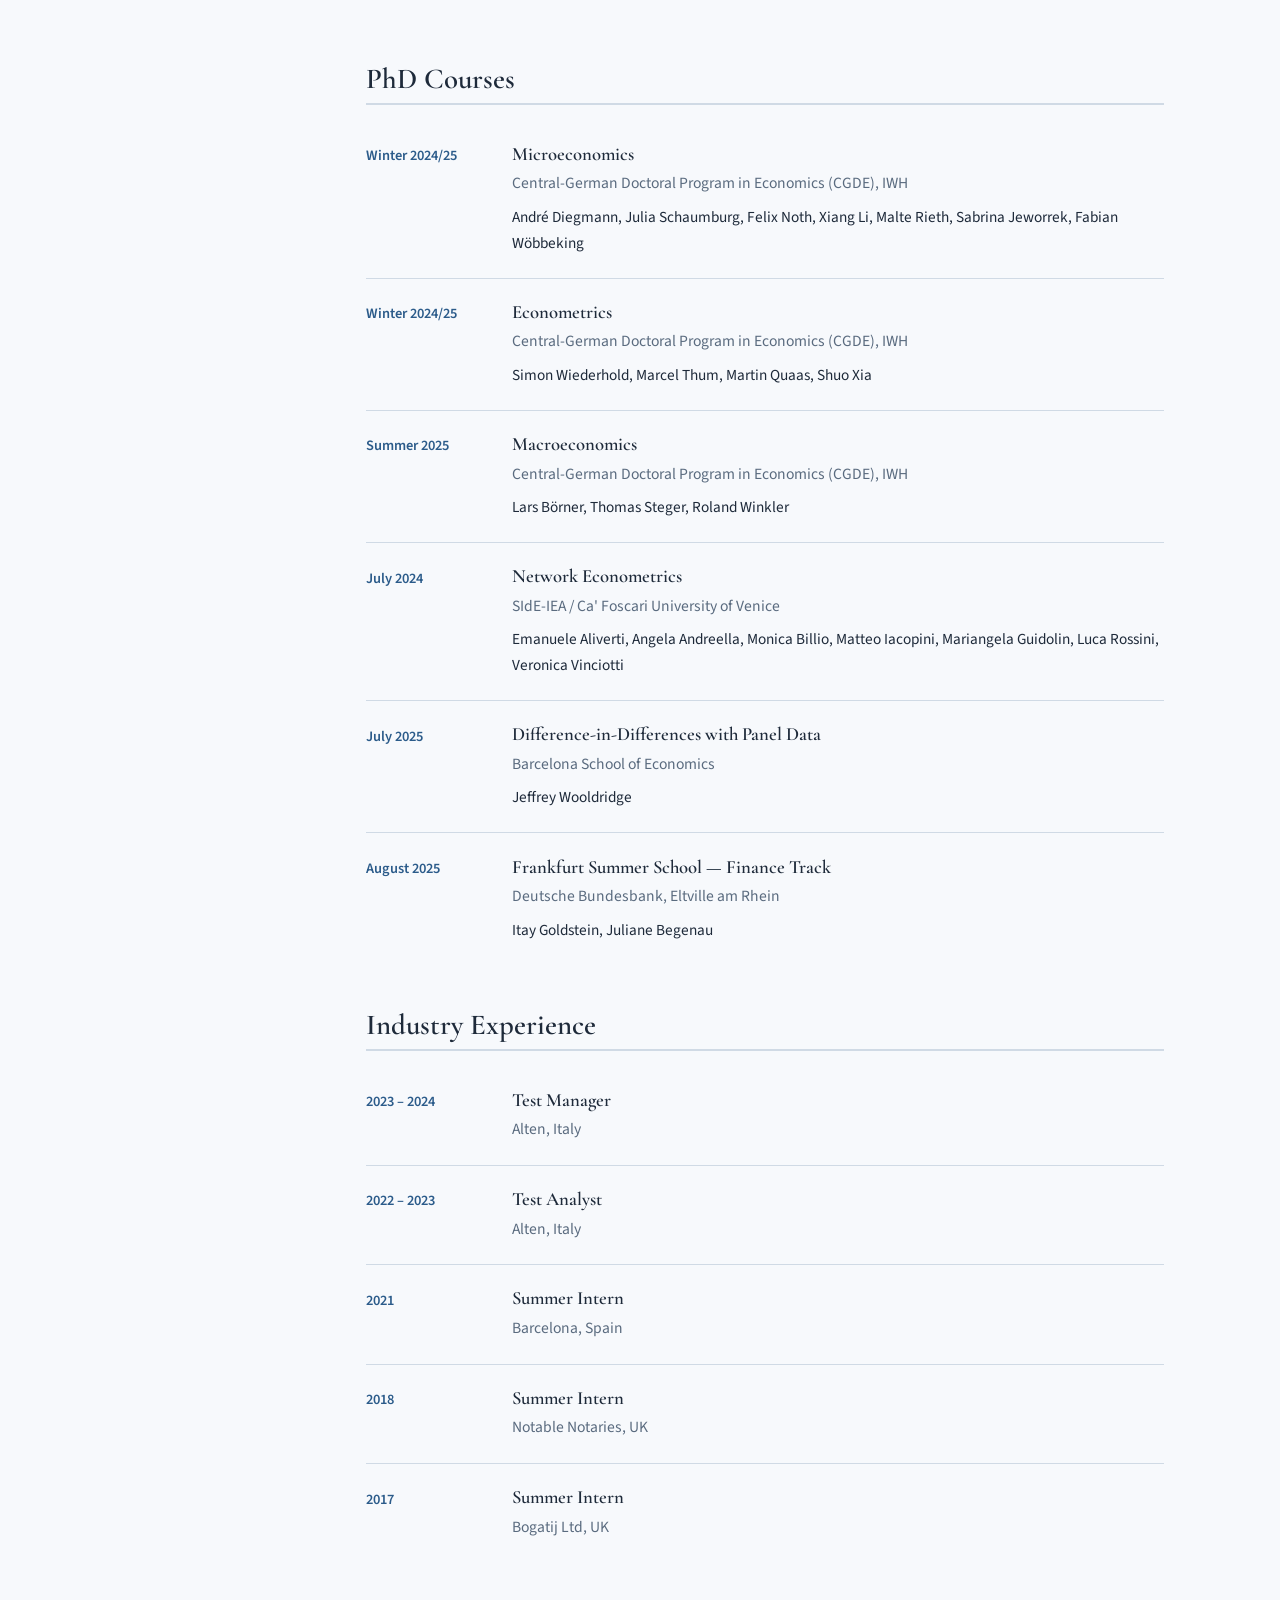
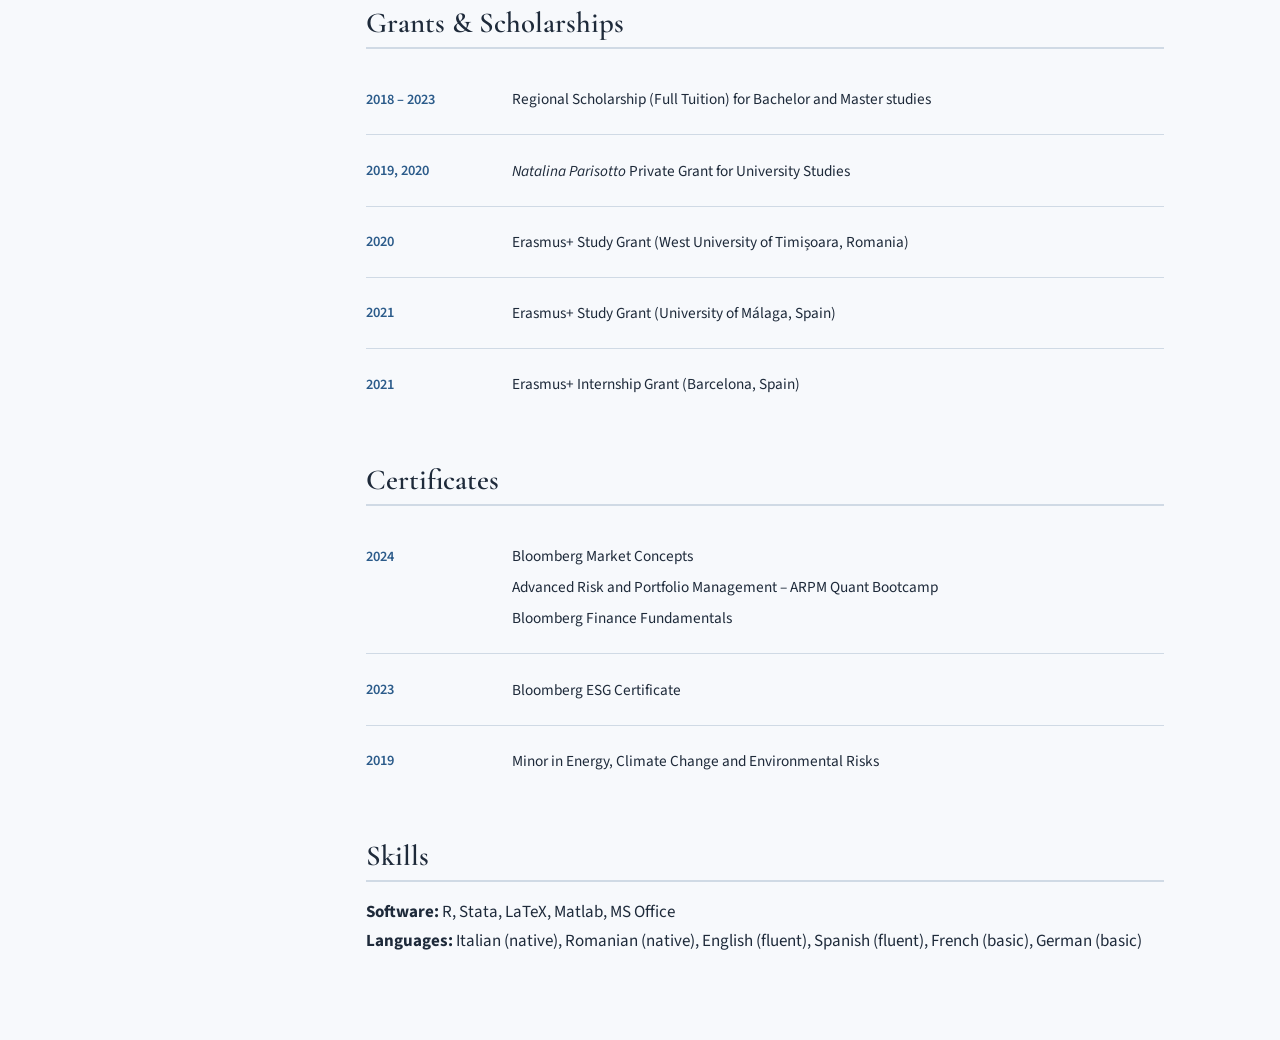
==== commit b3c003d6: "Add files via upload" ====
--- a/cv.html
+++ b/cv.html
@@ -149,6 +149,7 @@
           <div class="cv-entry__details">
             <h4>Network Econometrics</h4>
             <p class="institution">SIdE-IEA / Ca' Foscari University of Venice</p>
+            <p>Emanuele Aliverti, Angela Andreella, Monica Billio, Matteo Iacopini, Mariangela Guidolin, Luca Rossini, Veronica Vinciotti</p>
           </div>
         </div>
         <div class="cv-entry">
@@ -256,6 +257,12 @@
           <div class="cv-entry__dates">2023</div>
           <div class="cv-entry__details">
             <p>Bloomberg ESG Certificate</p>
+          </div>
+        </div>
+        <div class="cv-entry">
+          <div class="cv-entry__dates">2019</div>
+          <div class="cv-entry__details">
+            <p>Minor in Energy, Climate Change and Environmental Risks</p>
           </div>
         </div>
       </div>
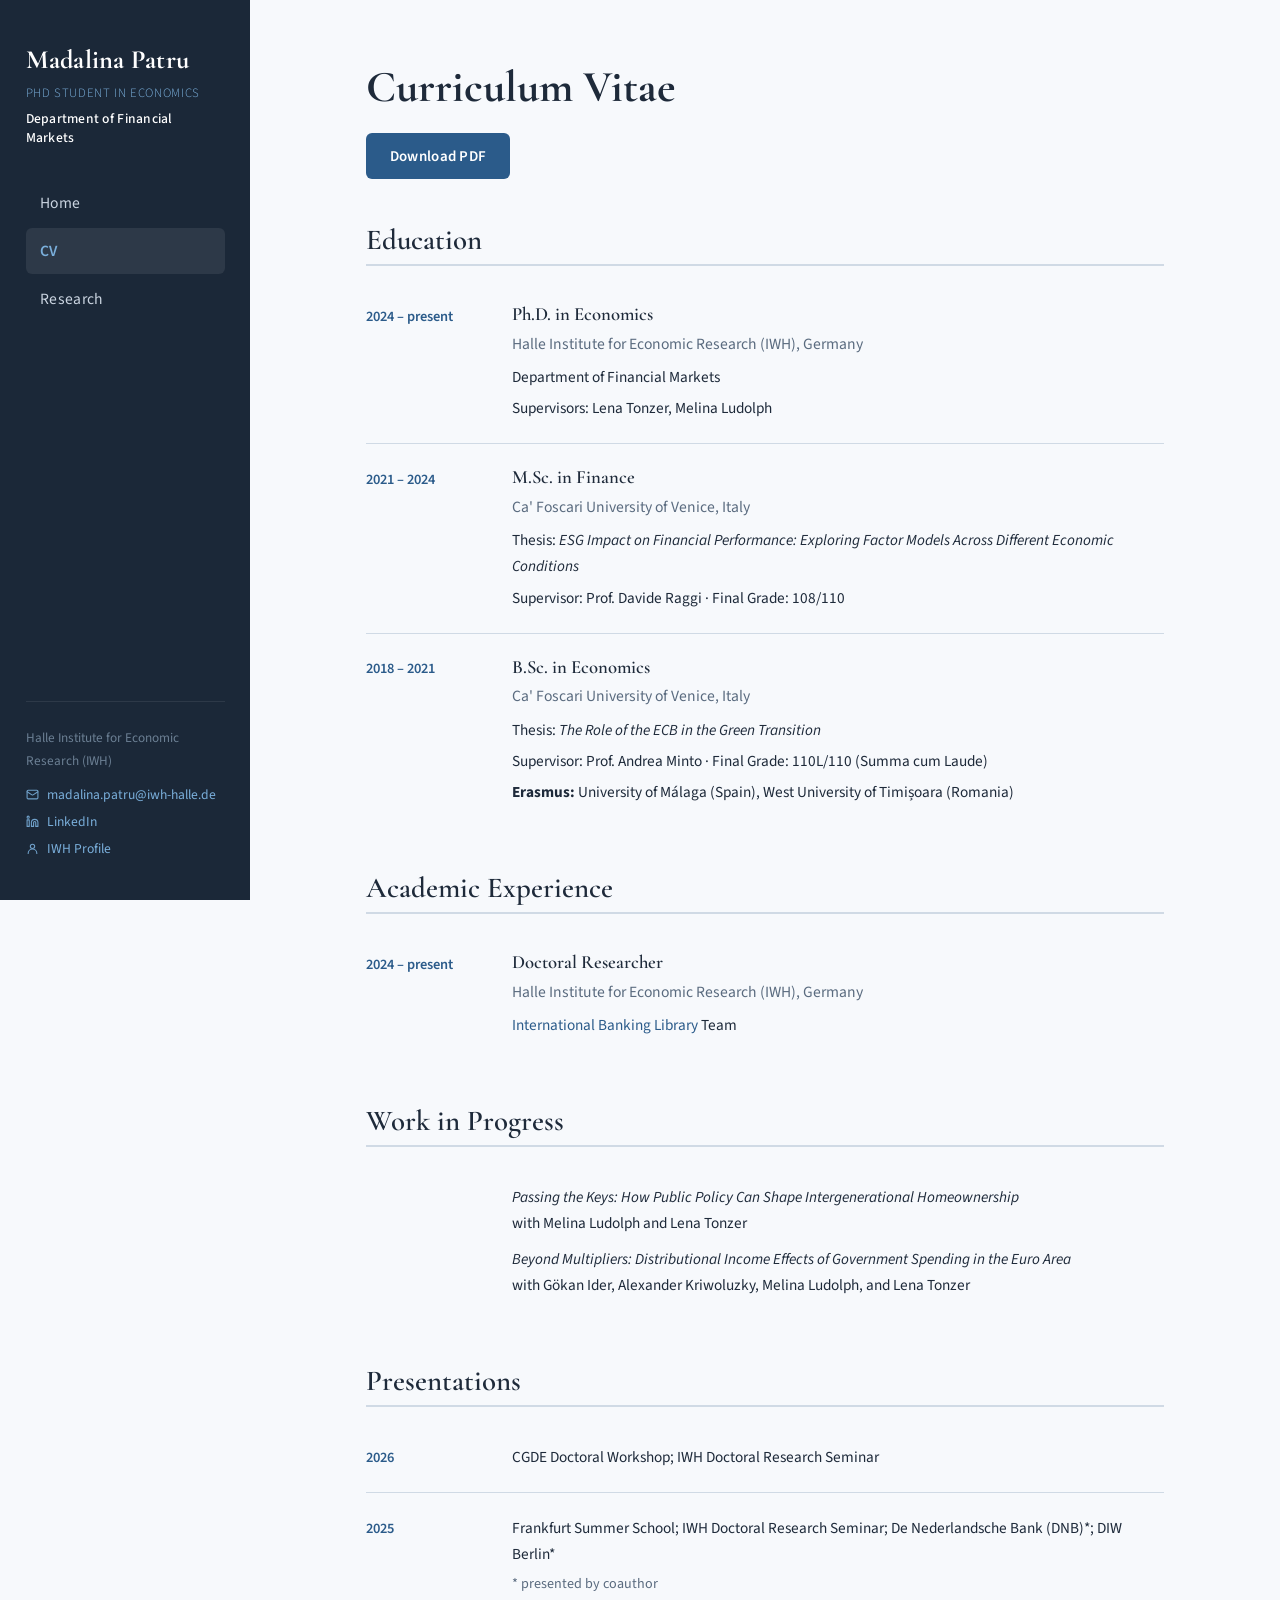
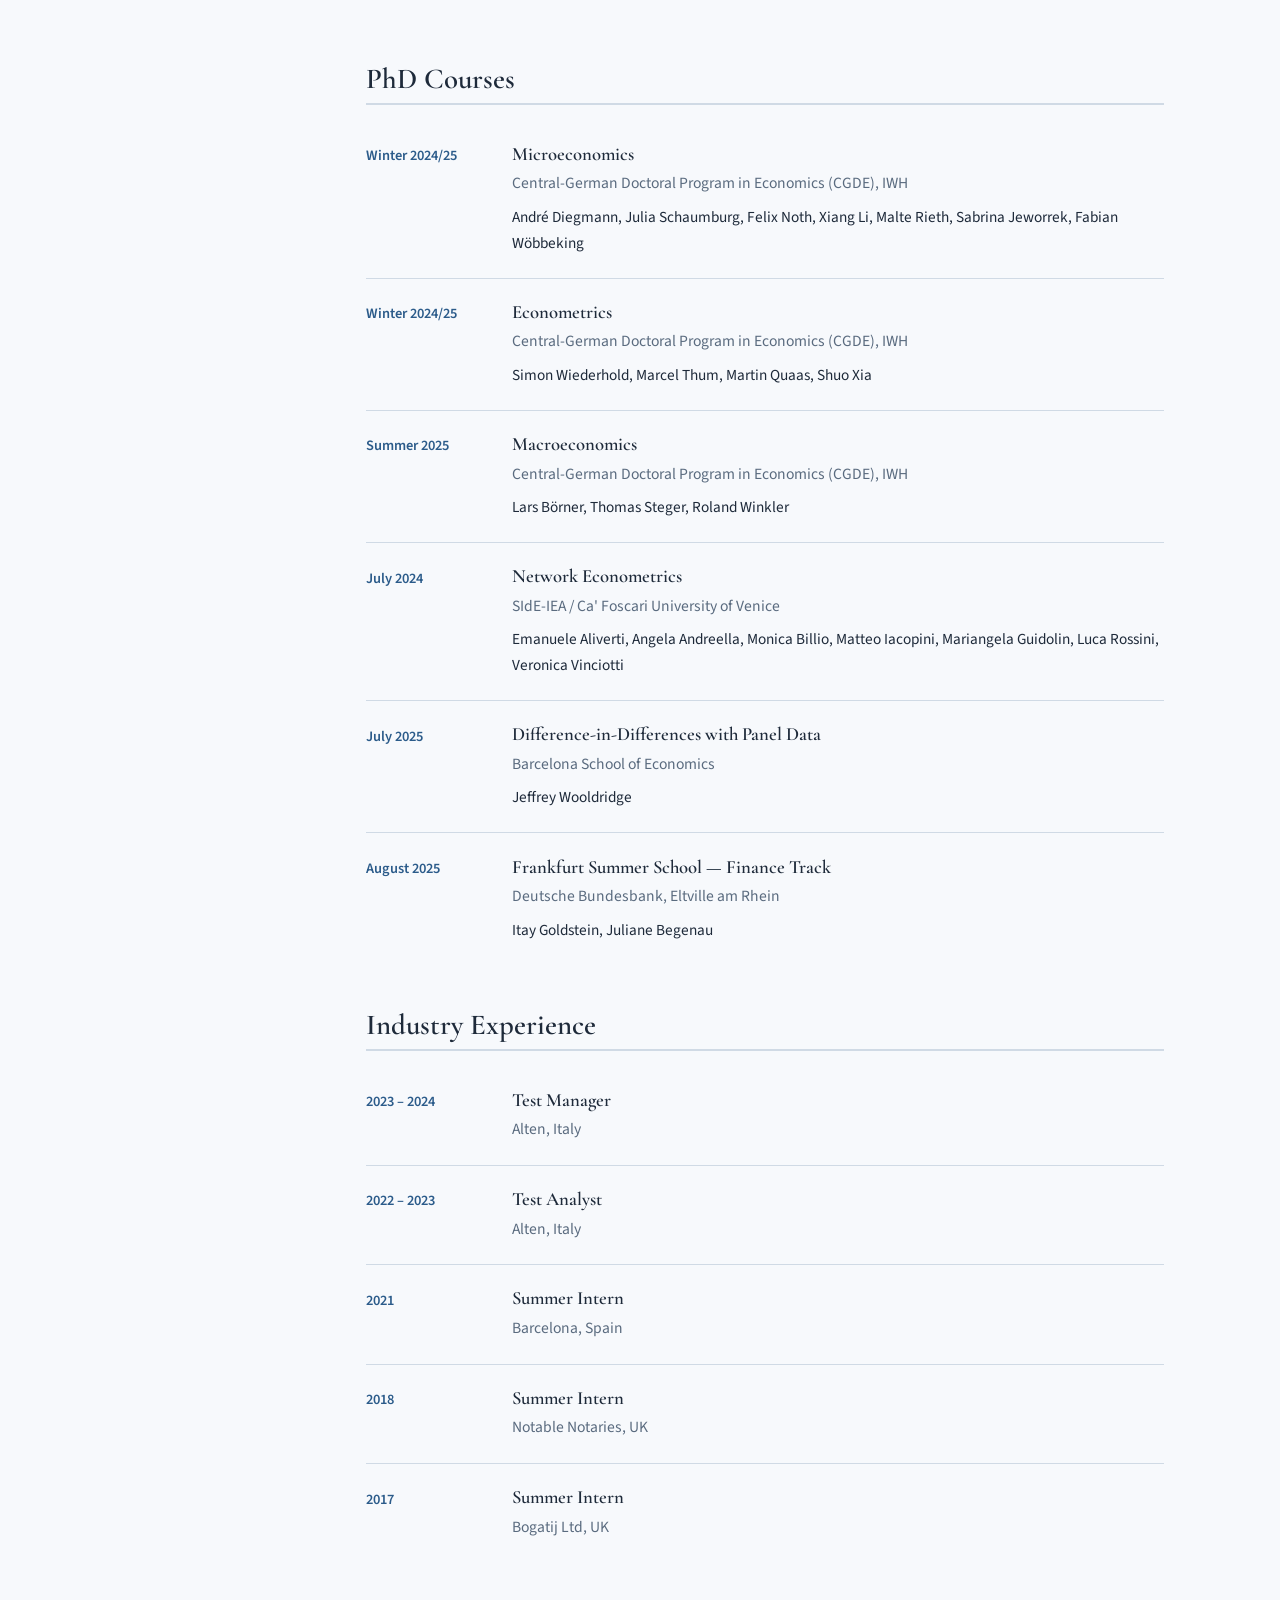
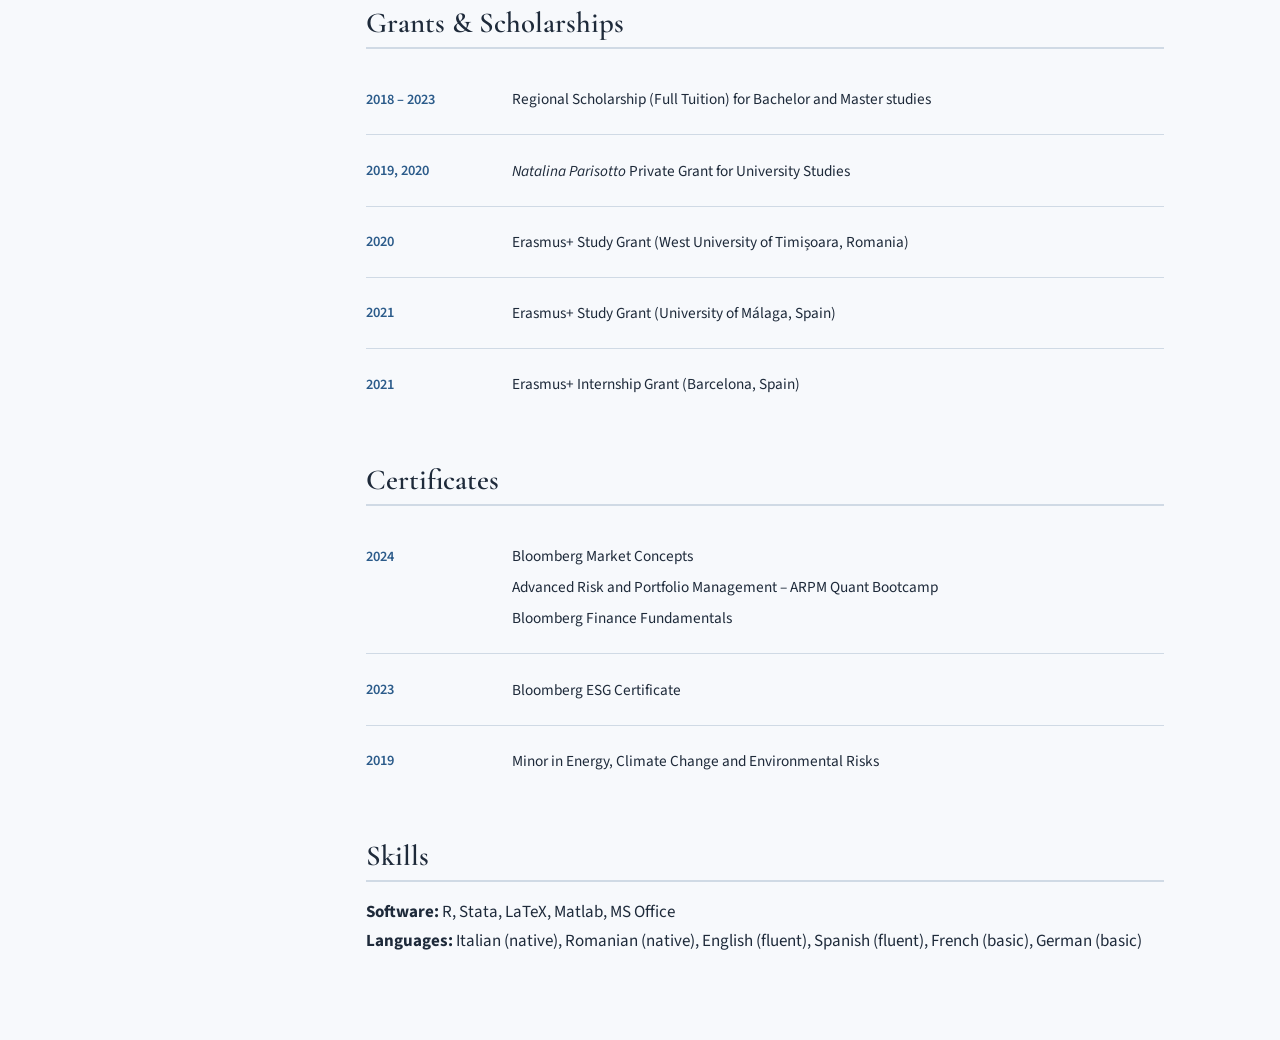
==== commit 694d352f: "Add files via upload" ====
--- a/cv.html
+++ b/cv.html
@@ -12,8 +12,8 @@
 
   <aside class="sidebar">
     <div class="sidebar__name">Madalina Patru</div>
+    <div class="sidebar__title">PhD Student in Economics</div>
     <div class="sidebar__dept">Department of Financial Markets</div>
-    <div class="sidebar__title">PhD Student in Economics</div>
     <ul class="sidebar__nav">
       <li><a href="index.html">Home</a></li>
       <li><a href="cv.html" class="active">CV</a></li>
--- a/style.css
+++ b/style.css
@@ -68,21 +68,21 @@
   margin-bottom: 0.35rem;
 }
 
-.sidebar__dept {
-  font-size: 0.8rem;
-  font-weight: 500;
-  color: #fff;
-  letter-spacing: 0.02em;
-  line-height: 1.4;
-  margin-bottom: 0.25rem;
-}
-
 .sidebar__title {
   font-size: 0.75rem;
   font-weight: 300;
   color: var(--color-nav-hover);
   letter-spacing: 0.05em;
   text-transform: uppercase;
+  margin-bottom: 0.25rem;
+}
+
+.sidebar__dept {
+  font-size: 0.8rem;
+  font-weight: 500;
+  color: #fff;
+  letter-spacing: 0.02em;
+  line-height: 1.4;
   margin-bottom: 2rem;
 }
 
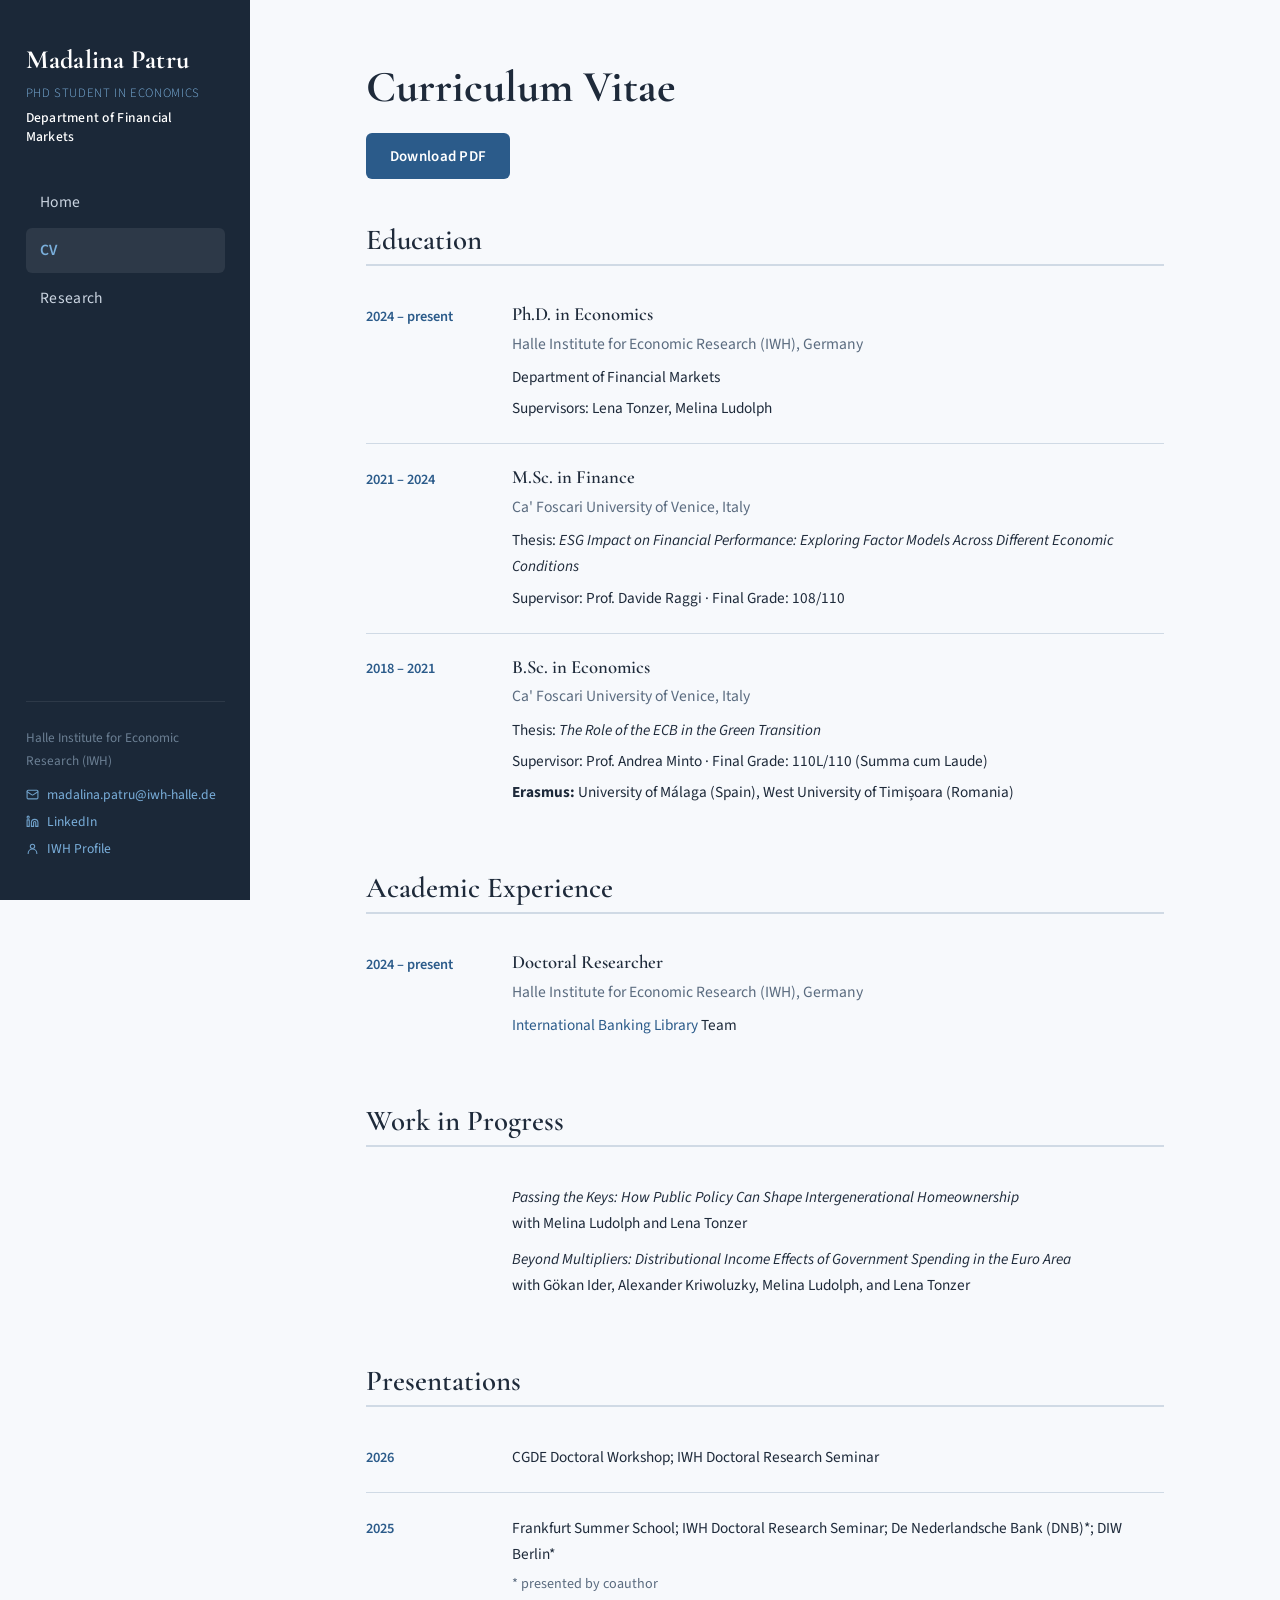
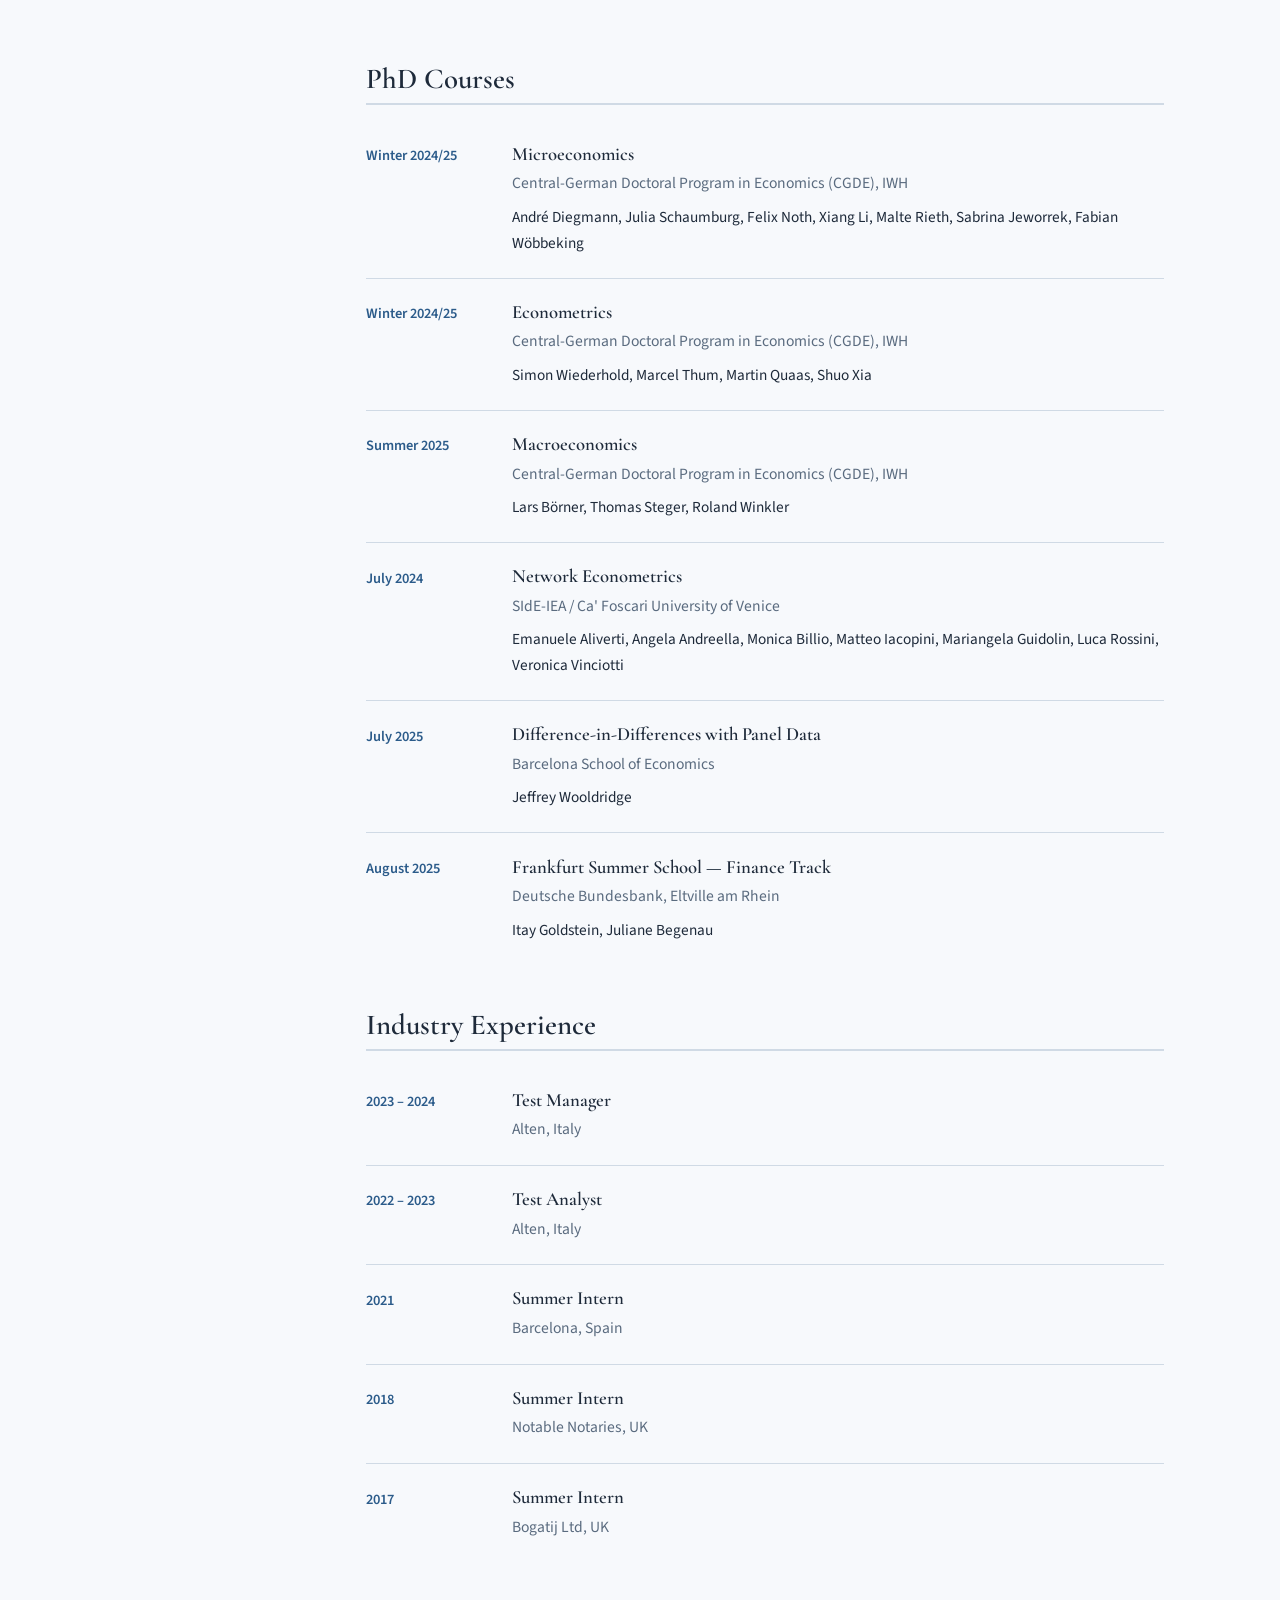
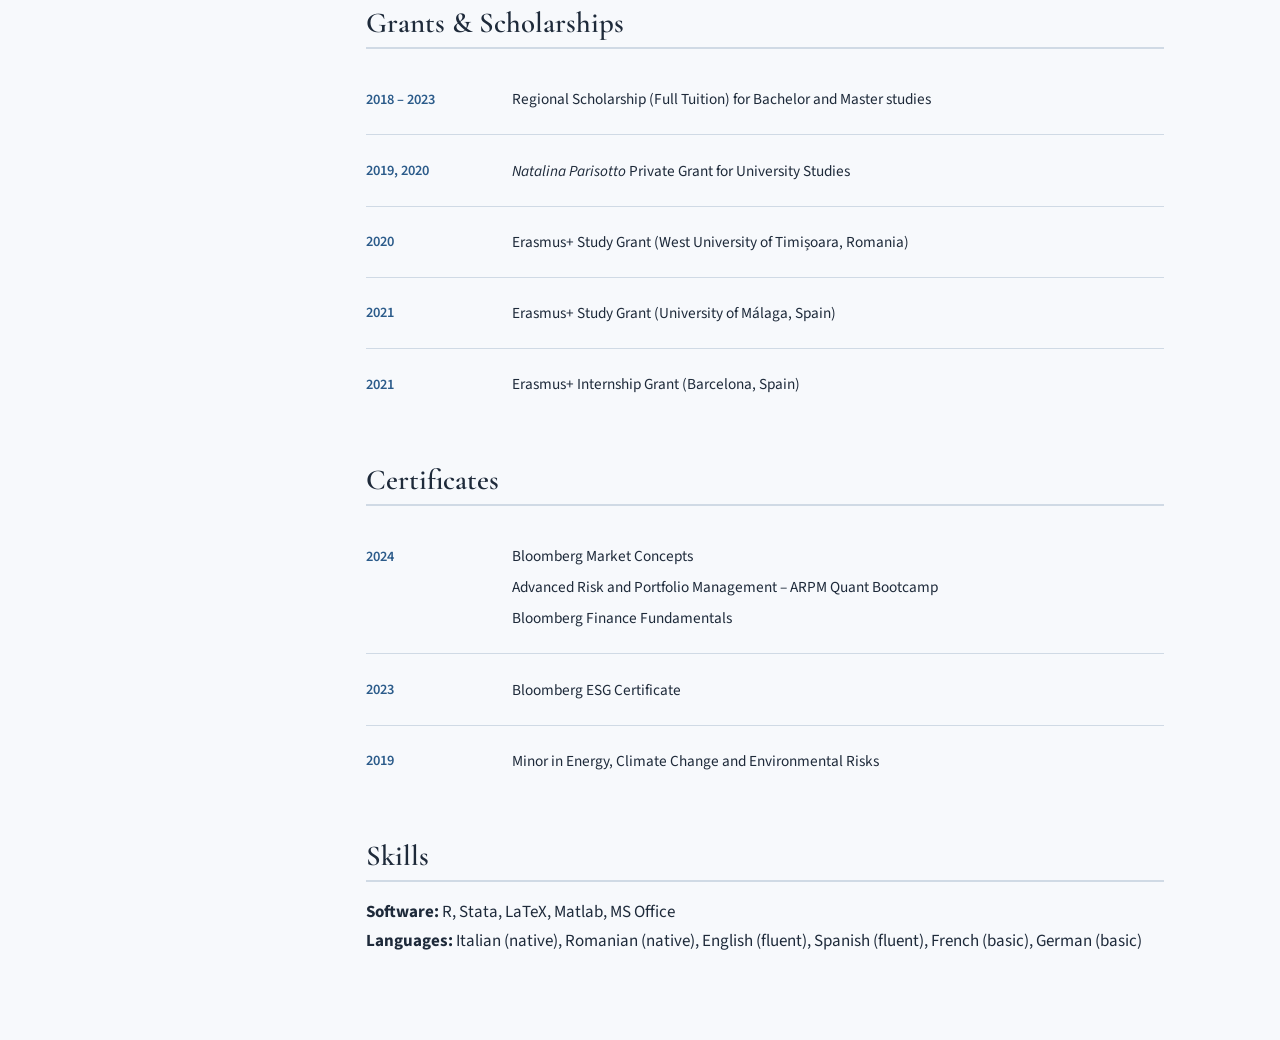
==== commit 3e2d1bba: "Update cv.html" ====
--- a/cv.html
+++ b/cv.html
@@ -3,6 +3,8 @@
 <head>
   <meta charset="UTF-8">
   <meta name="viewport" content="width=device-width, initial-scale=1.0">
+  <meta name="description" content="Madalina Patru — PhD student in Economics at IWH Halle. Research on property taxes, homeownership, and household wealth.">
+<meta name="author" content="Madalina Patru">
   <title>CV — Madalina Patru</title>
   <link rel="stylesheet" href="style.css">
 </head>
--- a/style.css
+++ b/style.css
@@ -74,7 +74,7 @@
   color: var(--color-nav-hover);
   letter-spacing: 0.05em;
   text-transform: uppercase;
-  margin-bottom: 0.25rem;
+  margin-bottom: 0.2rem;
 }
 
 .sidebar__dept {
@@ -83,12 +83,13 @@
   color: #fff;
   letter-spacing: 0.02em;
   line-height: 1.4;
-  margin-bottom: 2rem;
+  margin-bottom: 0;
 }
 
 .sidebar__nav {
   list-style: none;
   flex: 1;
+  margin-top: 2rem;
 }
 
 .sidebar__nav li {
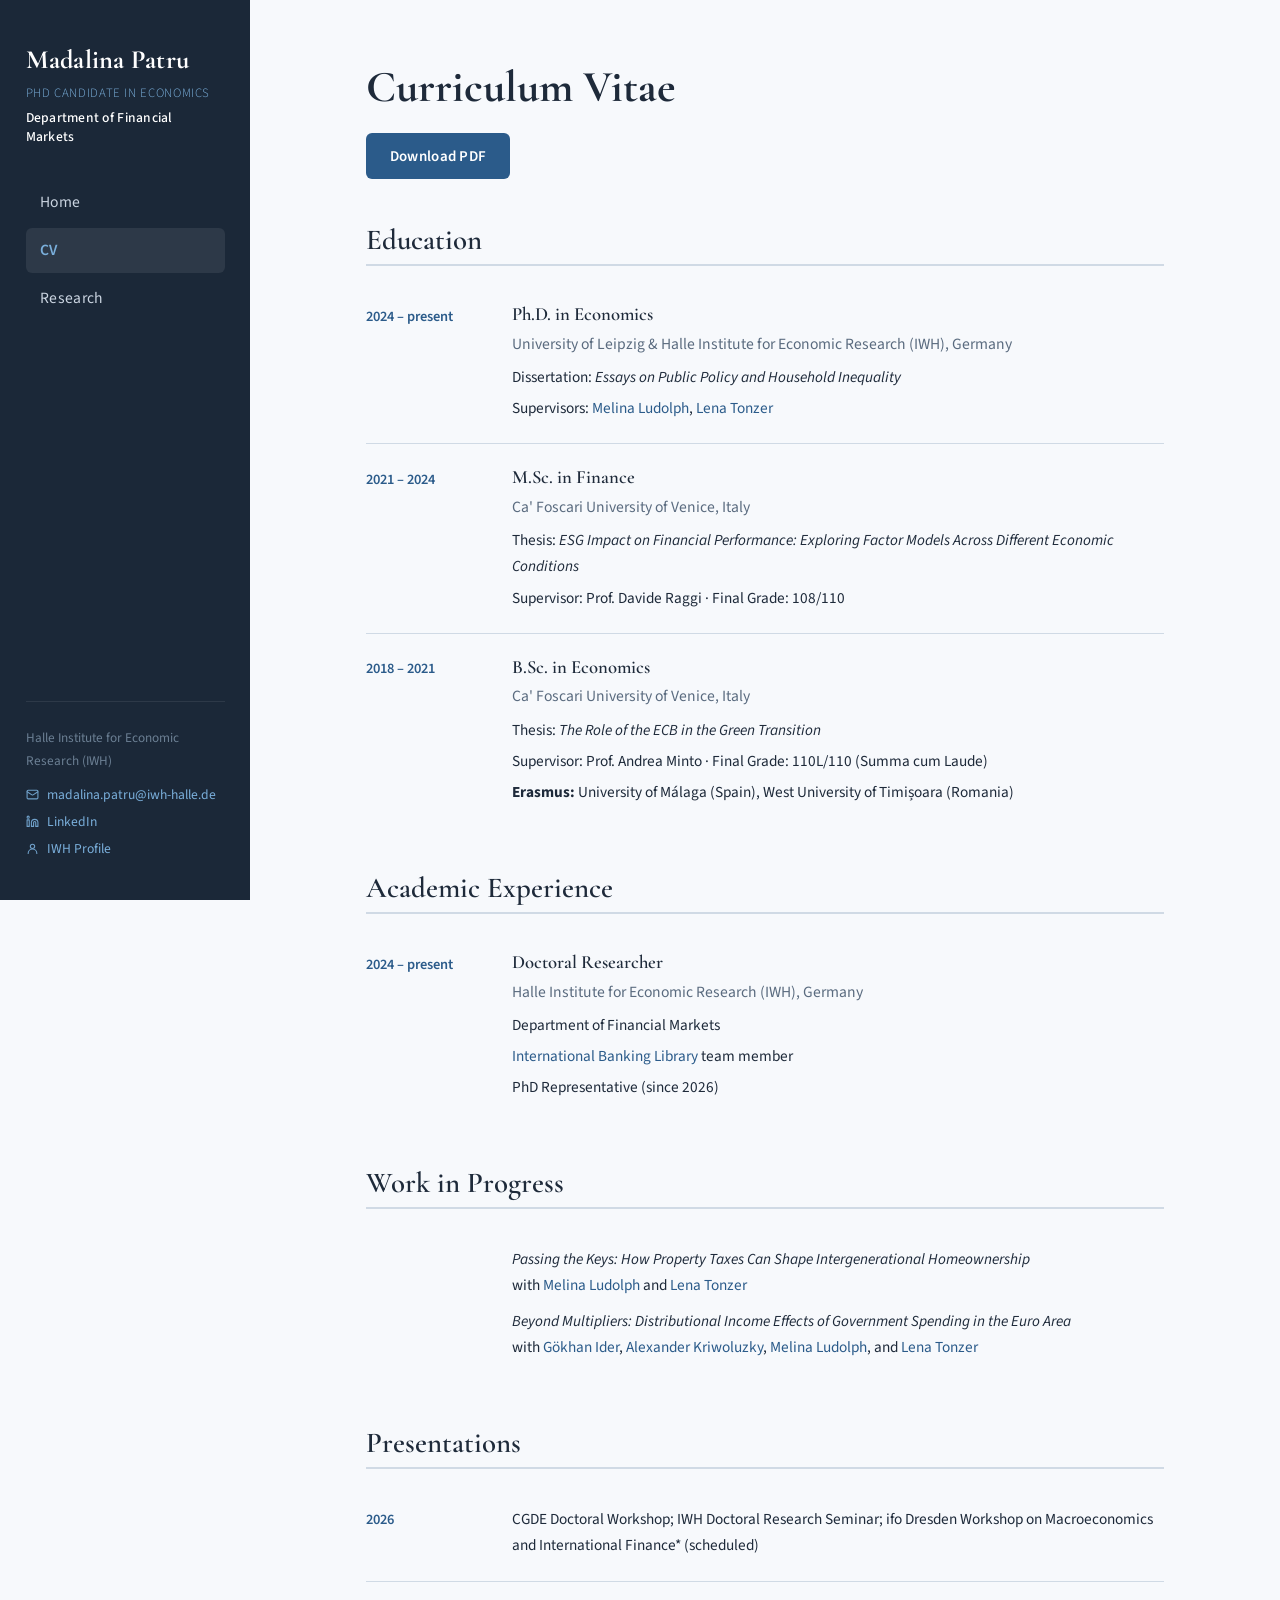
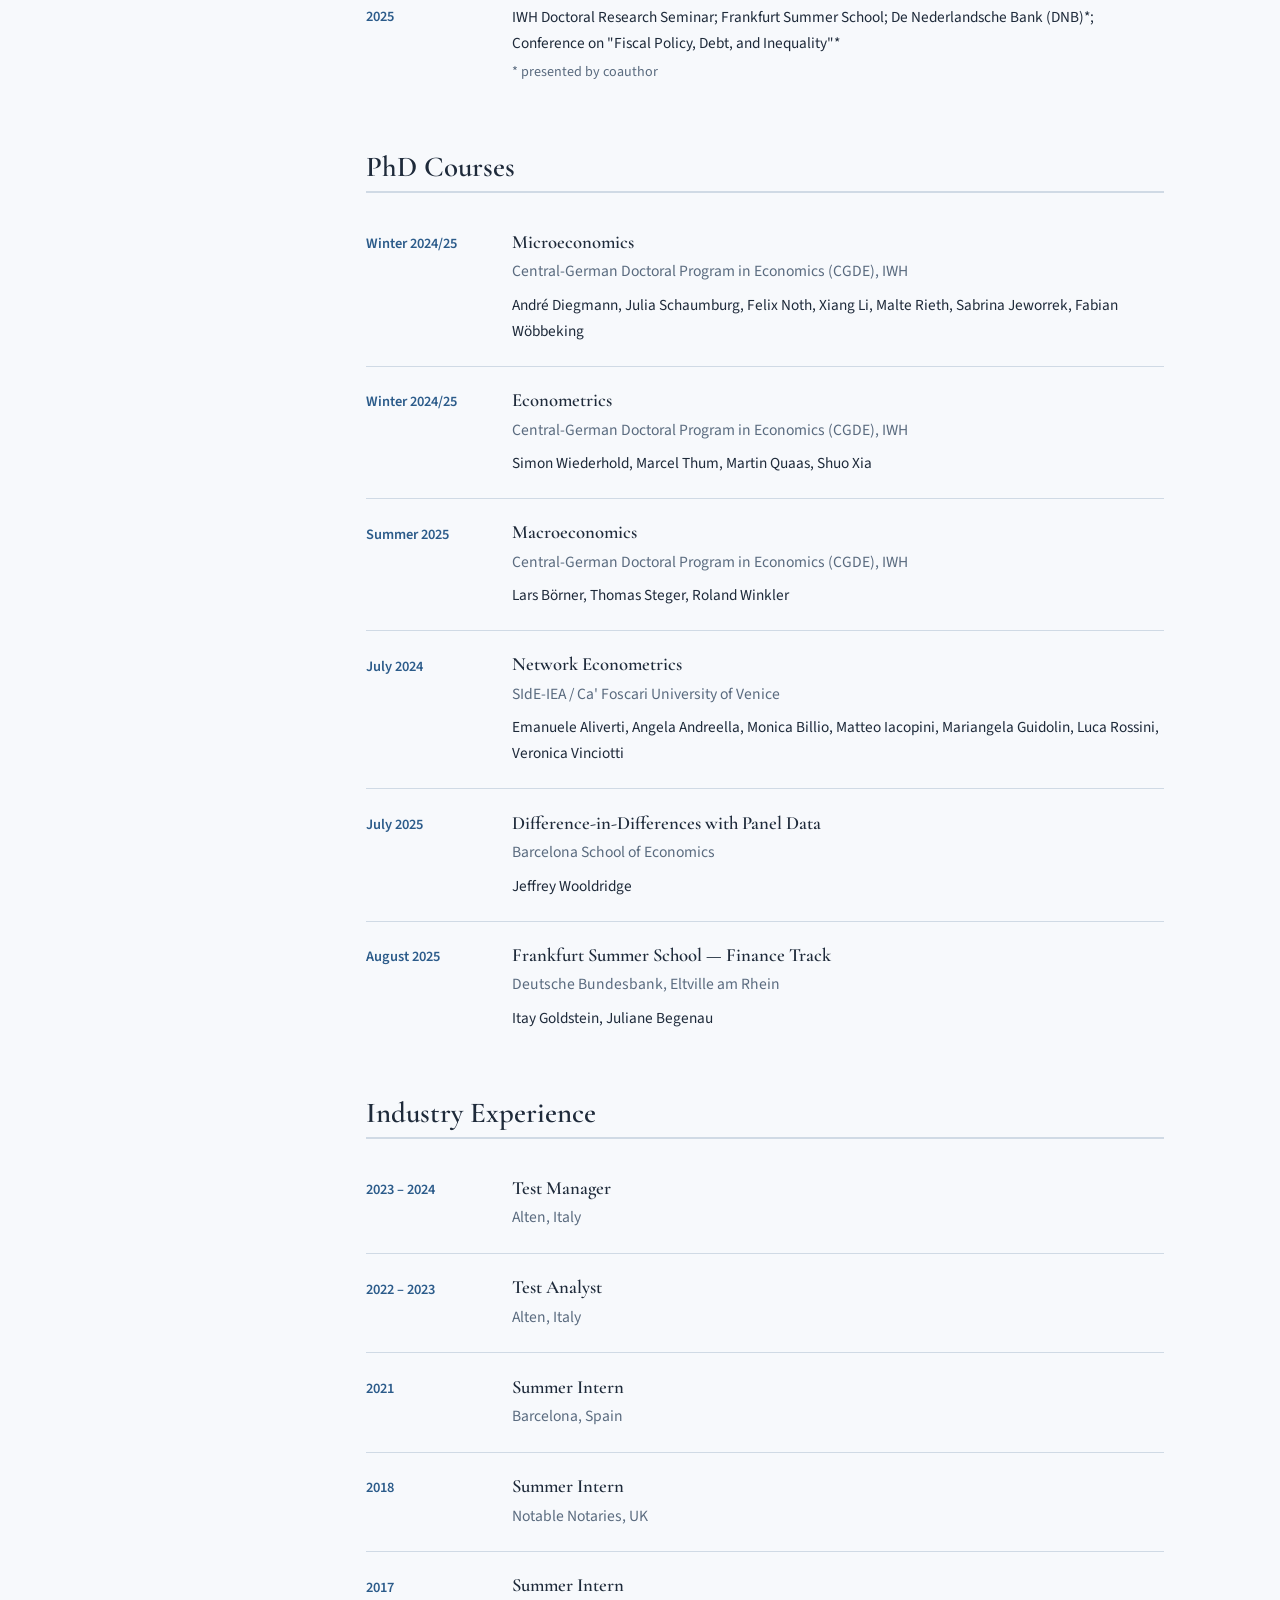
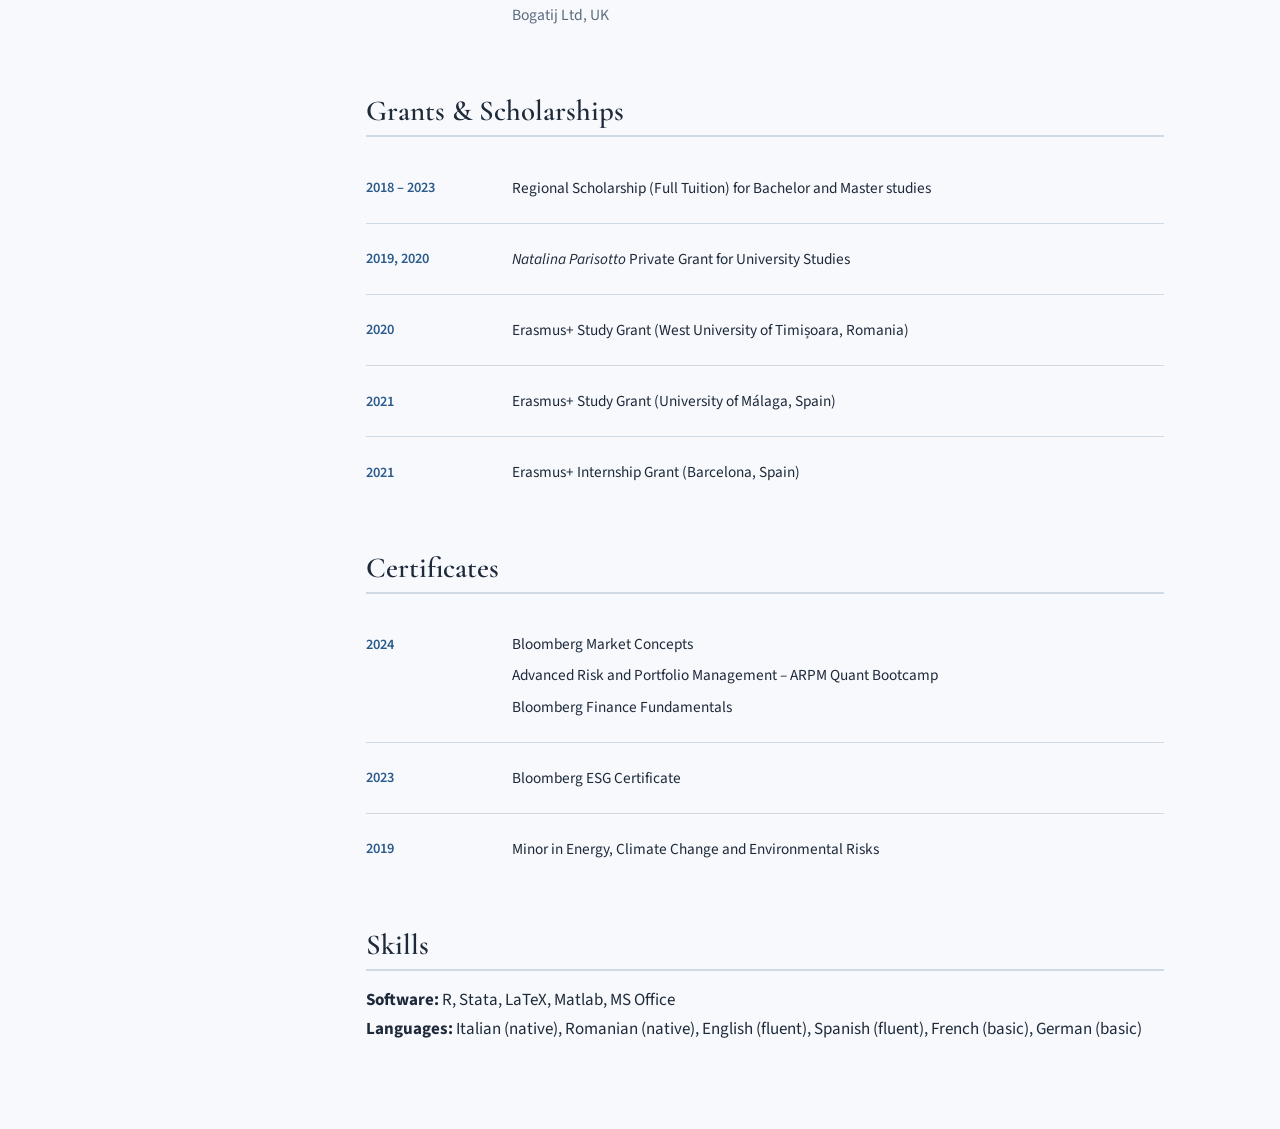
==== commit 089248fd: "Add files via upload" ====
--- a/cv.html
+++ b/cv.html
@@ -3,7 +3,7 @@
 <head>
   <meta charset="UTF-8">
   <meta name="viewport" content="width=device-width, initial-scale=1.0">
-  <meta name="description" content="Madalina Patru — PhD student in Economics at IWH Halle. Research on property taxes, homeownership, and household wealth.">
+  <meta name="description" content="Madalina Patru — PhD Candidate in Economics at the University of Leipzig and IWH Halle. Research on property taxes, homeownership, and household wealth.">
 <meta name="author" content="Madalina Patru">
   <title>CV — Madalina Patru</title>
   <link rel="stylesheet" href="style.css">
@@ -14,7 +14,7 @@
 
   <aside class="sidebar">
     <div class="sidebar__name">Madalina Patru</div>
-    <div class="sidebar__title">PhD Student in Economics</div>
+    <div class="sidebar__title">PhD Candidate in Economics</div>
     <div class="sidebar__dept">Department of Financial Markets</div>
     <ul class="sidebar__nav">
       <li><a href="index.html">Home</a></li>
@@ -52,9 +52,9 @@
           <div class="cv-entry__dates">2024 – present</div>
           <div class="cv-entry__details">
             <h4>Ph.D. in Economics</h4>
-            <p class="institution">Halle Institute for Economic Research (IWH), Germany</p>
-            <p>Department of Financial Markets</p>
-            <p>Supervisors: Lena Tonzer, Melina Ludolph</p>
+            <p class="institution">University of Leipzig &amp; Halle Institute for Economic Research (IWH), Germany</p>
+            <p>Dissertation: <em>Essays on Public Policy and Household Inequality</em></p>
+            <p>Supervisors: <a href="https://sites.google.com/view/melinaludolph">Melina Ludolph</a>, <a href="https://sites.google.com/site/euilenatonzer/">Lena Tonzer</a></p>
           </div>
         </div>
         <div class="cv-entry">
@@ -85,7 +85,9 @@
           <div class="cv-entry__details">
             <h4>Doctoral Researcher</h4>
             <p class="institution">Halle Institute for Economic Research (IWH), Germany</p>
-            <p><a href="https://bankinglibrary.com/">International Banking Library</a> Team</p>
+            <p>Department of Financial Markets</p>
+            <p><a href="https://bankinglibrary.com/">International Banking Library</a> team member</p>
+            <p>PhD Representative (since 2026)</p>
           </div>
         </div>
       </div>
@@ -95,10 +97,10 @@
         <div class="cv-entry">
           <div class="cv-entry__dates"></div>
           <div class="cv-entry__details">
-            <p><em>Passing the Keys: How Public Policy Can Shape Intergenerational Homeownership</em><br>
-            with Melina Ludolph and Lena Tonzer</p>
+            <p><em>Passing the Keys: How Property Taxes Can Shape Intergenerational Homeownership</em><br>
+            with <a href="https://sites.google.com/view/melinaludolph">Melina Ludolph</a> and <a href="https://sites.google.com/site/euilenatonzer/">Lena Tonzer</a></p>
             <p style="margin-top: 0.6rem;"><em>Beyond Multipliers: Distributional Income Effects of Government Spending in the Euro Area</em><br>
-            with Gökan Ider, Alexander Kriwoluzky, Melina Ludolph, and Lena Tonzer</p>
+            with <a href="https://sites.google.com/view/gokhanider">Gökhan Ider</a>, <a href="https://www.alexanderkriwoluzky.com/">Alexander Kriwoluzky</a>, <a href="https://sites.google.com/view/melinaludolph">Melina Ludolph</a>, and <a href="https://sites.google.com/site/euilenatonzer/">Lena Tonzer</a></p>
           </div>
         </div>
       </div>
@@ -108,13 +110,13 @@
         <div class="cv-entry">
           <div class="cv-entry__dates">2026</div>
           <div class="cv-entry__details">
-            <p>CGDE Doctoral Workshop; IWH Doctoral Research Seminar</p>
+            <p>CGDE Doctoral Workshop; IWH Doctoral Research Seminar; ifo Dresden Workshop on Macroeconomics and International Finance* (scheduled)</p>
           </div>
         </div>
         <div class="cv-entry">
           <div class="cv-entry__dates">2025</div>
           <div class="cv-entry__details">
-            <p>Frankfurt Summer School; IWH Doctoral Research Seminar; De Nederlandsche Bank (DNB)*; DIW Berlin*</p>
+            <p>IWH Doctoral Research Seminar; Frankfurt Summer School; De Nederlandsche Bank (DNB)*; Conference on "Fiscal Policy, Debt, and Inequality"*</p>
             <p style="font-size:0.83rem; color:var(--color-text-muted); margin-top:0.3rem;">* presented by coauthor</p>
           </div>
         </div>
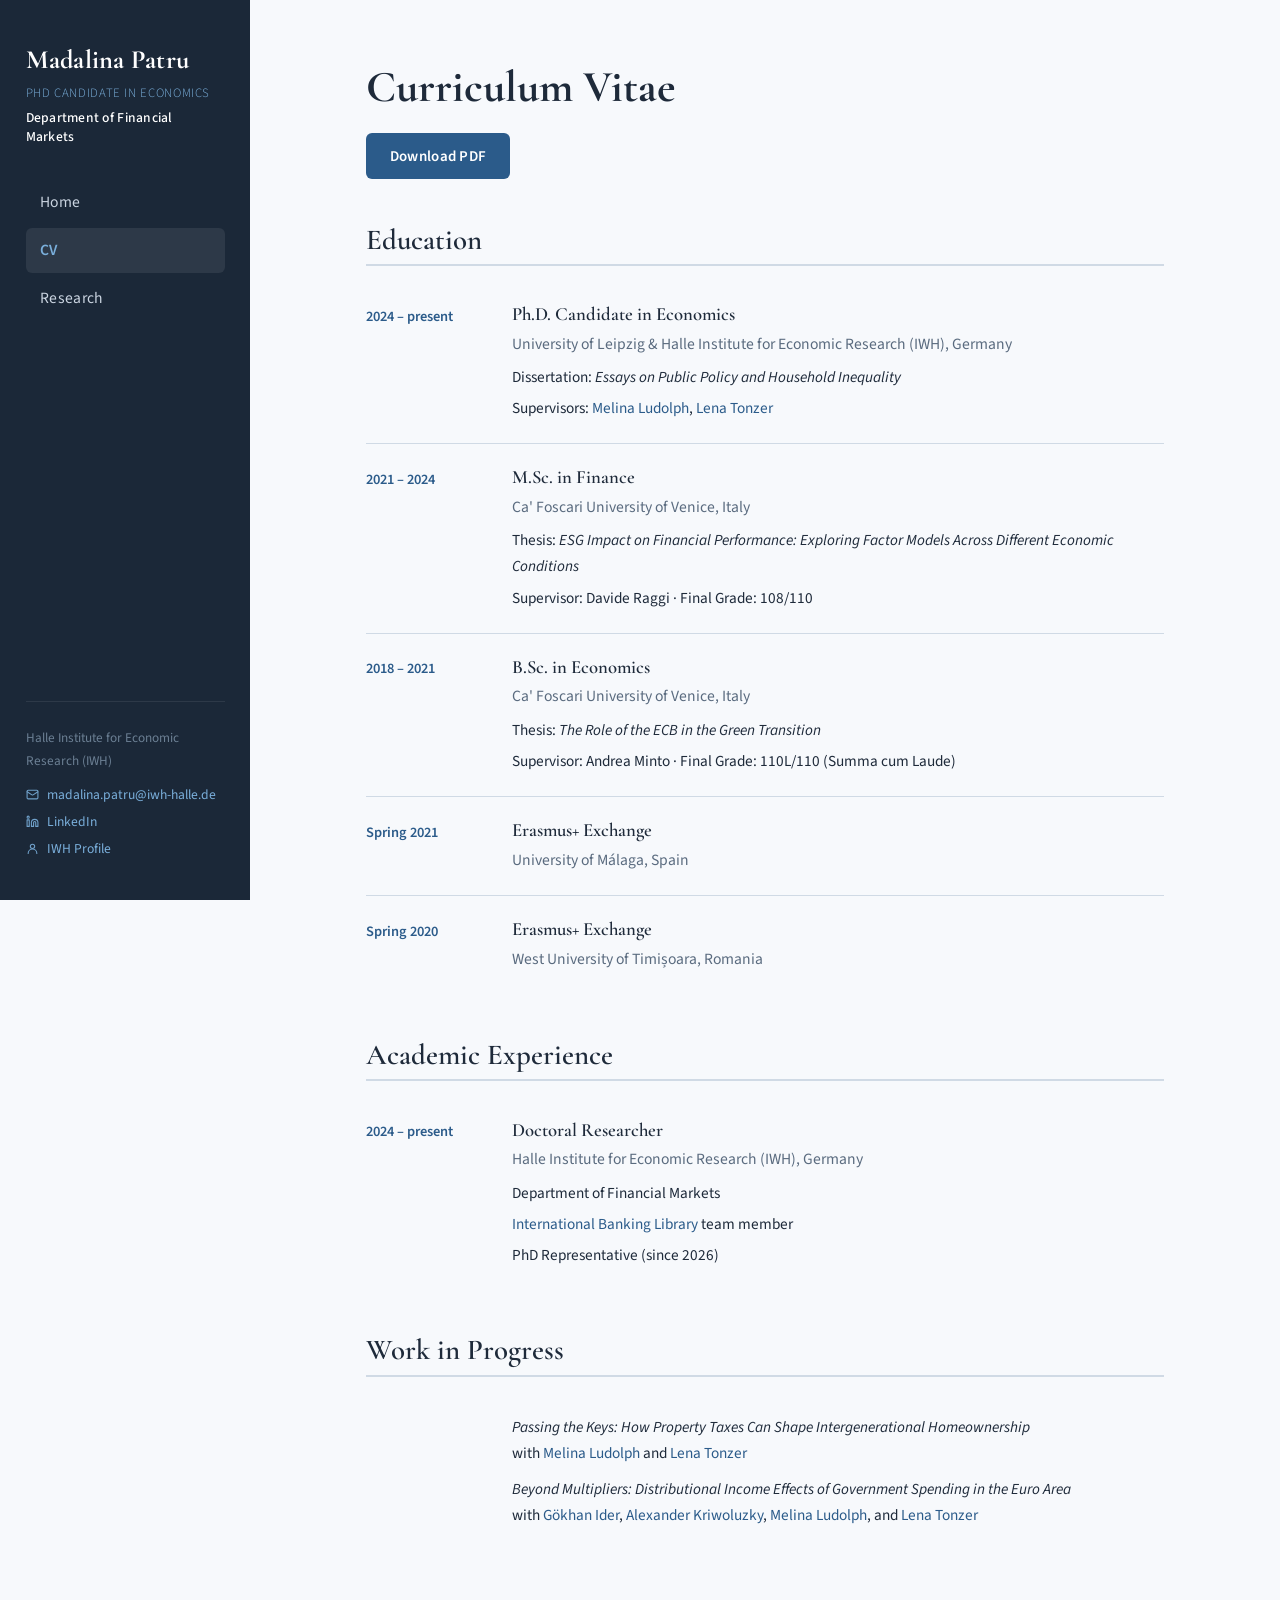
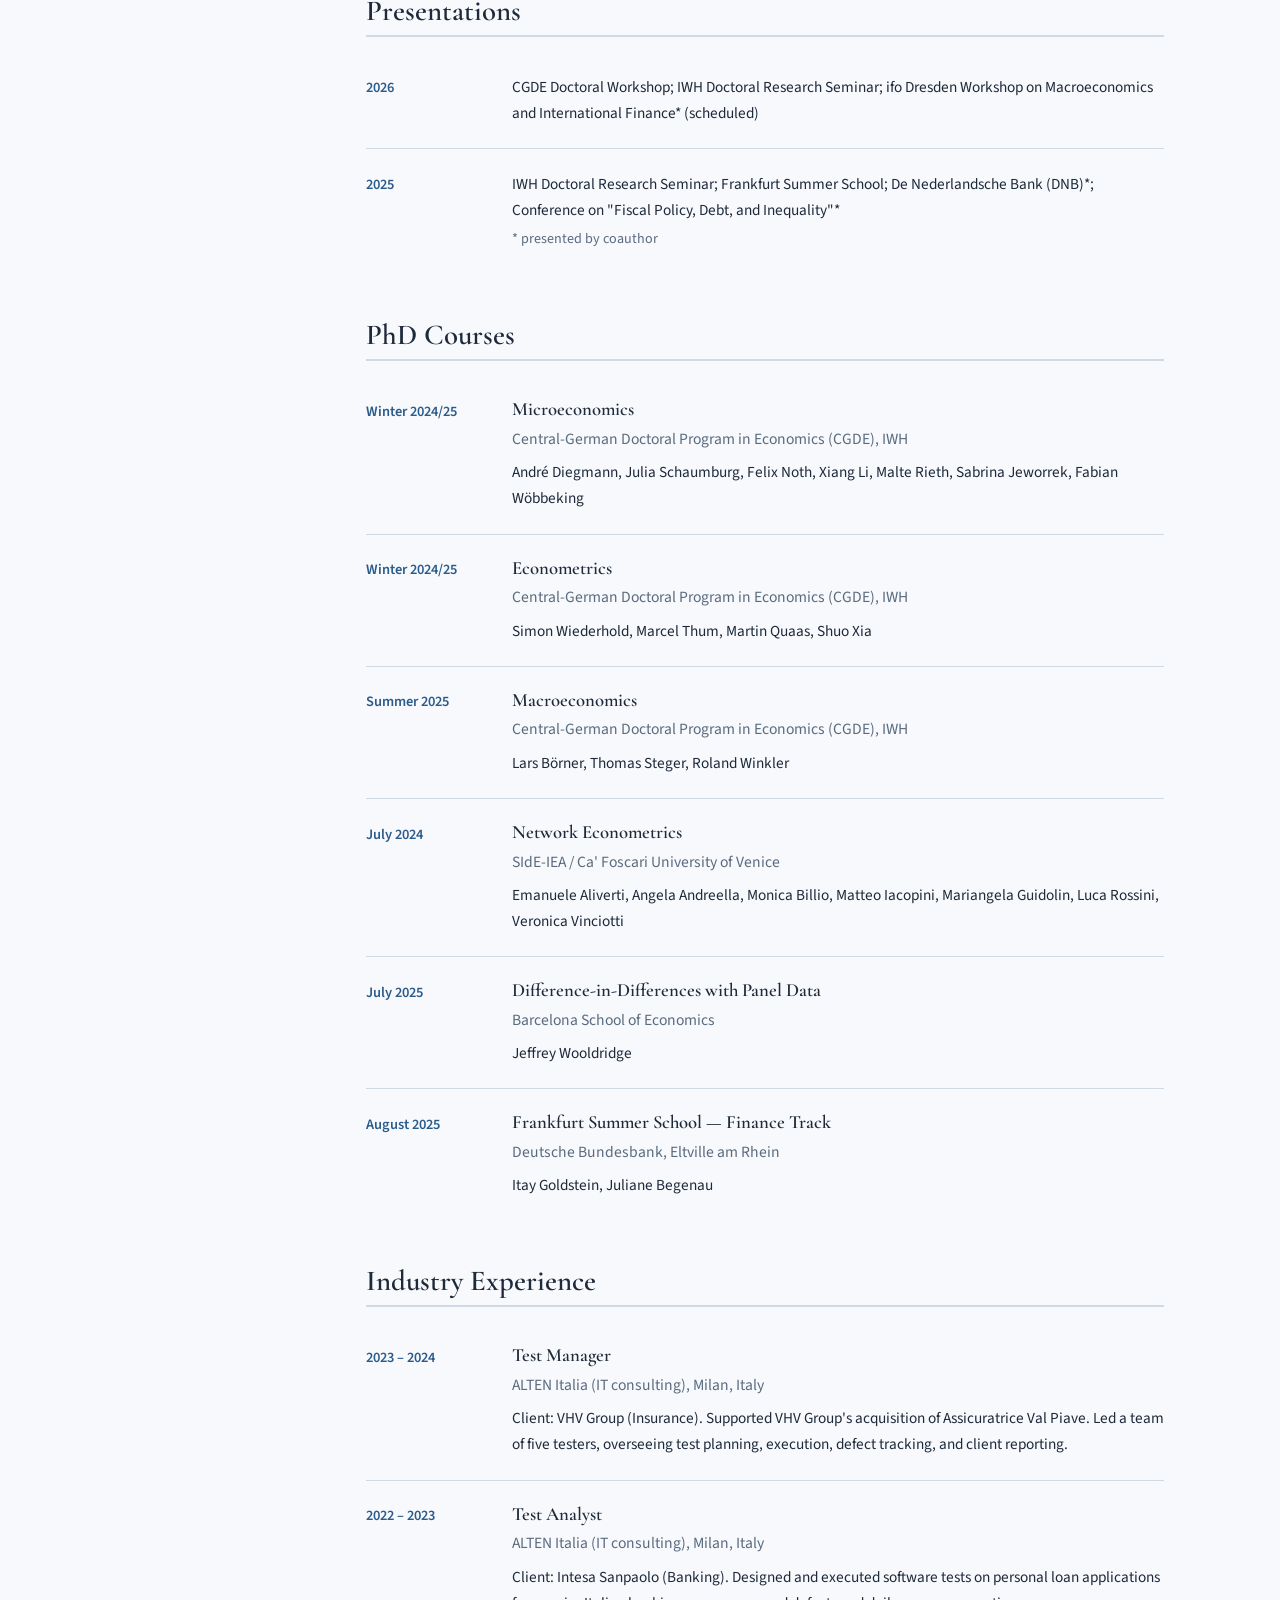
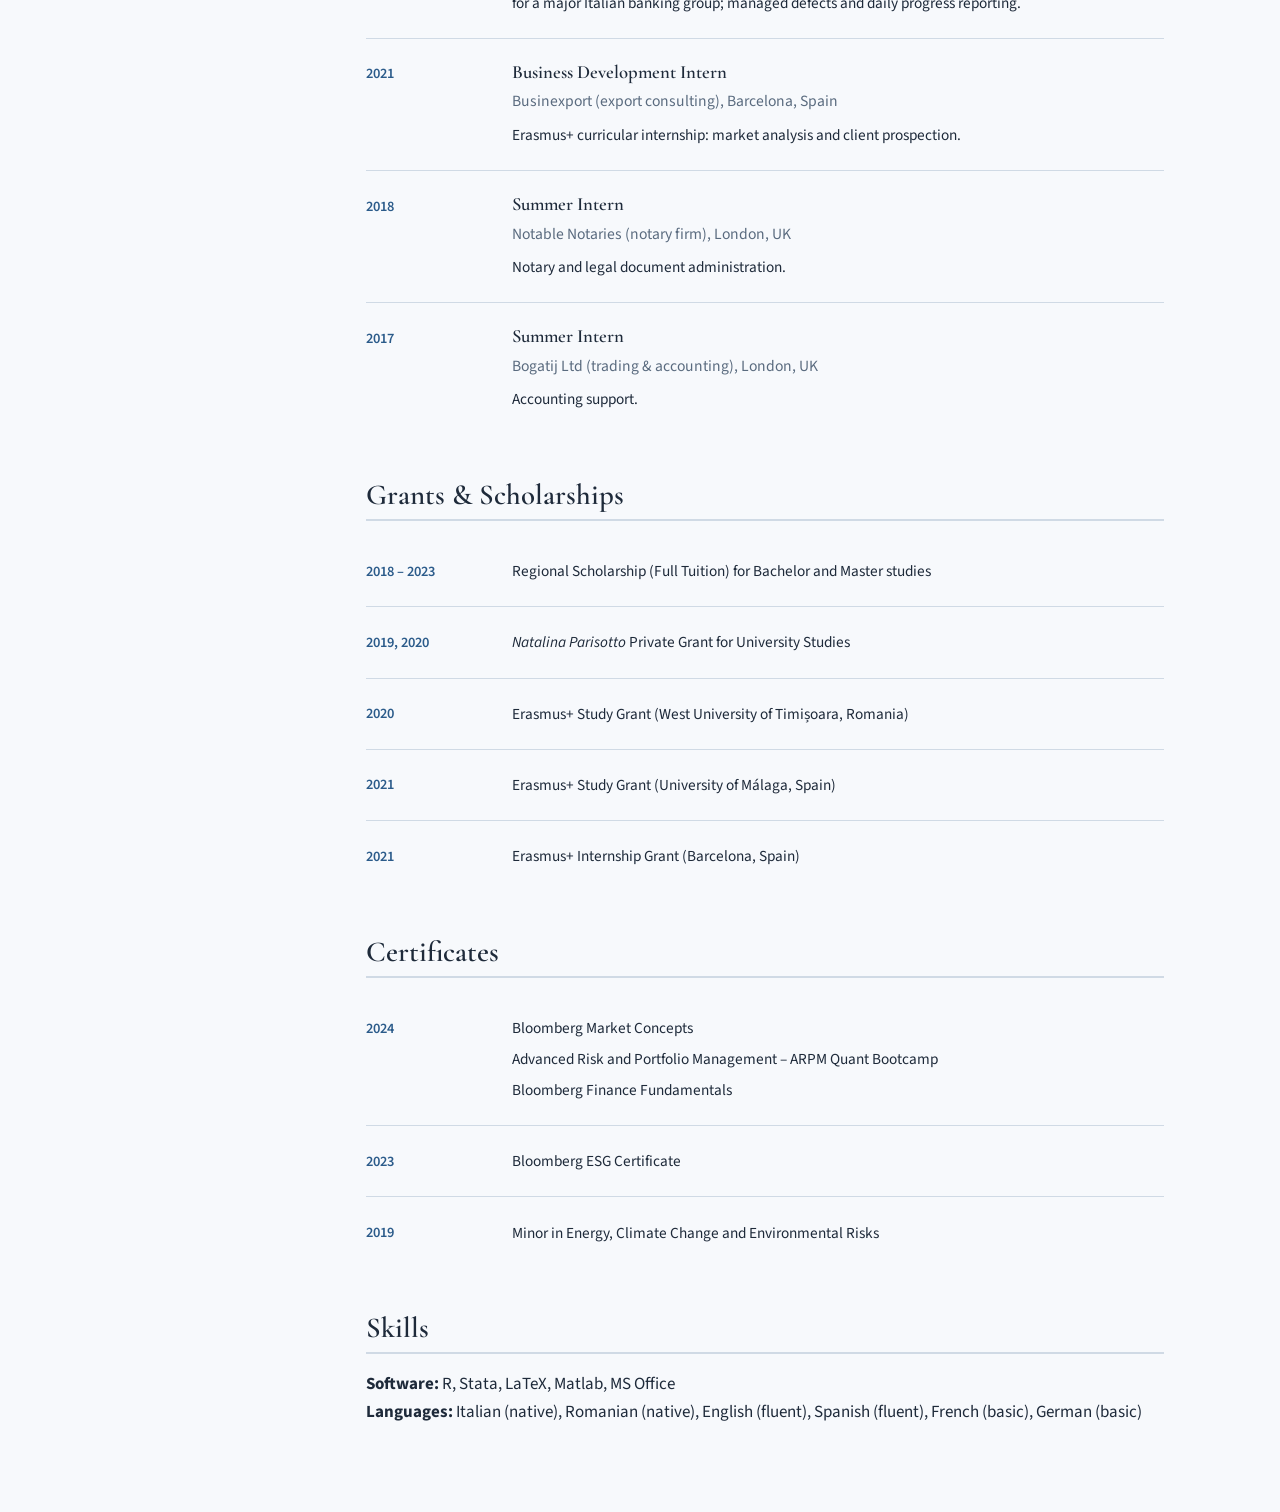
==== commit a07654a6: "Add files via upload" ====
--- a/cv.html
+++ b/cv.html
@@ -51,7 +51,7 @@
         <div class="cv-entry">
           <div class="cv-entry__dates">2024 – present</div>
           <div class="cv-entry__details">
-            <h4>Ph.D. in Economics</h4>
+            <h4>Ph.D. Candidate in Economics</h4>
             <p class="institution">University of Leipzig &amp; Halle Institute for Economic Research (IWH), Germany</p>
             <p>Dissertation: <em>Essays on Public Policy and Household Inequality</em></p>
             <p>Supervisors: <a href="https://sites.google.com/view/melinaludolph">Melina Ludolph</a>, <a href="https://sites.google.com/site/euilenatonzer/">Lena Tonzer</a></p>
@@ -63,7 +63,7 @@
             <h4>M.Sc. in Finance</h4>
             <p class="institution">Ca' Foscari University of Venice, Italy</p>
             <p>Thesis: <em>ESG Impact on Financial Performance: Exploring Factor Models Across Different Economic Conditions</em></p>
-            <p>Supervisor: Prof. Davide Raggi · Final Grade: 108/110</p>
+            <p>Supervisor: Davide Raggi · Final Grade: 108/110</p>
           </div>
         </div>
         <div class="cv-entry">
@@ -72,8 +72,21 @@
             <h4>B.Sc. in Economics</h4>
             <p class="institution">Ca' Foscari University of Venice, Italy</p>
             <p>Thesis: <em>The Role of the ECB in the Green Transition</em></p>
-            <p>Supervisor: Prof. Andrea Minto · Final Grade: 110L/110 (Summa cum Laude)</p>
-            <p><strong>Erasmus:</strong> University of Málaga (Spain), West University of Timișoara (Romania)</p>
+            <p>Supervisor: Andrea Minto · Final Grade: 110L/110 (Summa cum Laude)</p>
+          </div>
+        </div>
+        <div class="cv-entry">
+          <div class="cv-entry__dates">Spring 2021</div>
+          <div class="cv-entry__details">
+            <h4>Erasmus+ Exchange</h4>
+            <p class="institution">University of Málaga, Spain</p>
+          </div>
+        </div>
+        <div class="cv-entry">
+          <div class="cv-entry__dates">Spring 2020</div>
+          <div class="cv-entry__details">
+            <h4>Erasmus+ Exchange</h4>
+            <p class="institution">West University of Timișoara, Romania</p>
           </div>
         </div>
       </div>
@@ -180,35 +193,40 @@
           <div class="cv-entry__dates">2023 – 2024</div>
           <div class="cv-entry__details">
             <h4>Test Manager</h4>
-            <p class="institution">Alten, Italy</p>
+            <p class="institution">ALTEN Italia (IT consulting), Milan, Italy</p>
+            <p>Client: VHV Group (Insurance). Supported VHV Group's acquisition of Assicuratrice Val Piave. Led a team of five testers, overseeing test planning, execution, defect tracking, and client reporting.</p>
           </div>
         </div>
         <div class="cv-entry">
           <div class="cv-entry__dates">2022 – 2023</div>
           <div class="cv-entry__details">
             <h4>Test Analyst</h4>
-            <p class="institution">Alten, Italy</p>
+            <p class="institution">ALTEN Italia (IT consulting), Milan, Italy</p>
+            <p>Client: Intesa Sanpaolo (Banking). Designed and executed software tests on personal loan applications for a major Italian banking group; managed defects and daily progress reporting.</p>
           </div>
         </div>
         <div class="cv-entry">
           <div class="cv-entry__dates">2021</div>
           <div class="cv-entry__details">
+            <h4>Business Development Intern</h4>
+            <p class="institution">Businexport (export consulting), Barcelona, Spain</p>
+            <p>Erasmus+ curricular internship: market analysis and client prospection.</p>
+          </div>
+        </div>
+        <div class="cv-entry">
+          <div class="cv-entry__dates">2018</div>
+          <div class="cv-entry__details">
             <h4>Summer Intern</h4>
-            <p class="institution">Barcelona, Spain</p>
-          </div>
-        </div>
-        <div class="cv-entry">
-          <div class="cv-entry__dates">2018</div>
+            <p class="institution">Notable Notaries (notary firm), London, UK</p>
+            <p>Notary and legal document administration.</p>
+          </div>
+        </div>
+        <div class="cv-entry">
+          <div class="cv-entry__dates">2017</div>
           <div class="cv-entry__details">
             <h4>Summer Intern</h4>
-            <p class="institution">Notable Notaries, UK</p>
-          </div>
-        </div>
-        <div class="cv-entry">
-          <div class="cv-entry__dates">2017</div>
-          <div class="cv-entry__details">
-            <h4>Summer Intern</h4>
-            <p class="institution">Bogatij Ltd, UK</p>
+            <p class="institution">Bogatij Ltd (trading &amp; accounting), London, UK</p>
+            <p>Accounting support.</p>
           </div>
         </div>
       </div>
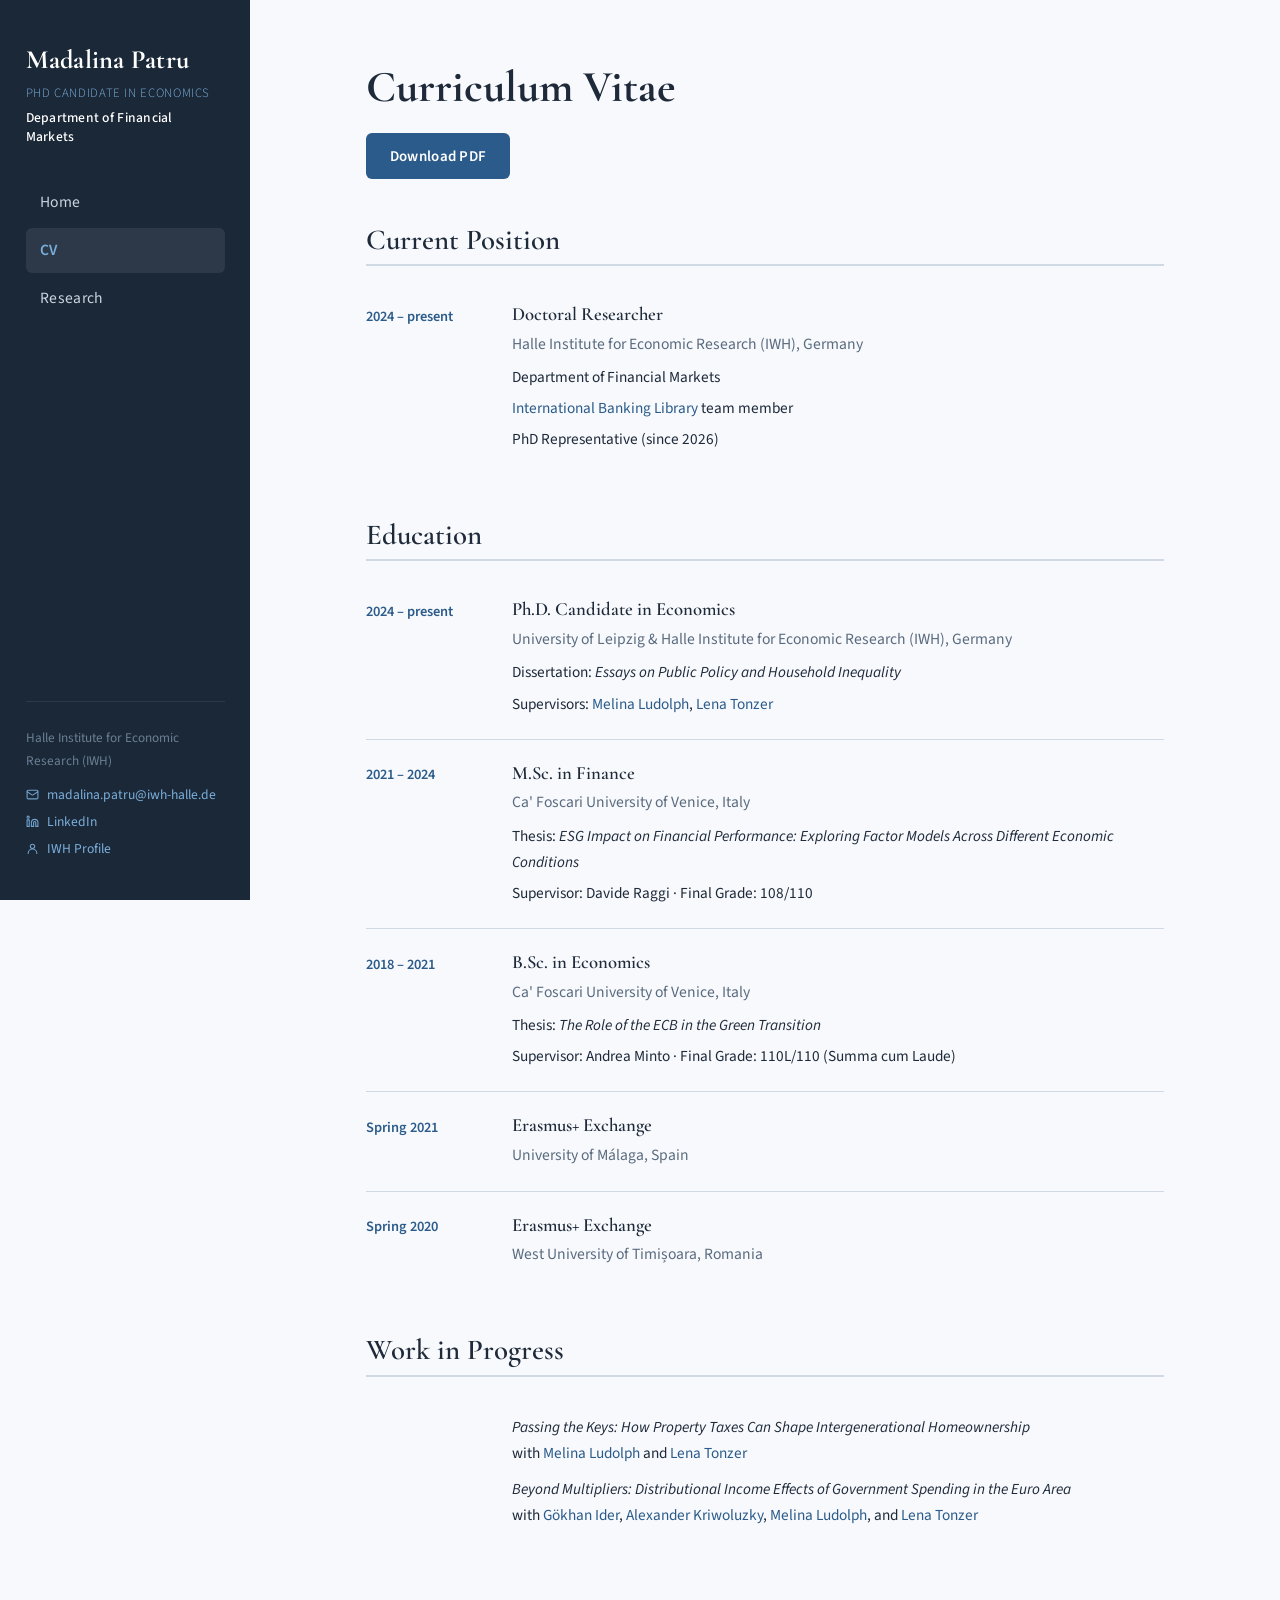
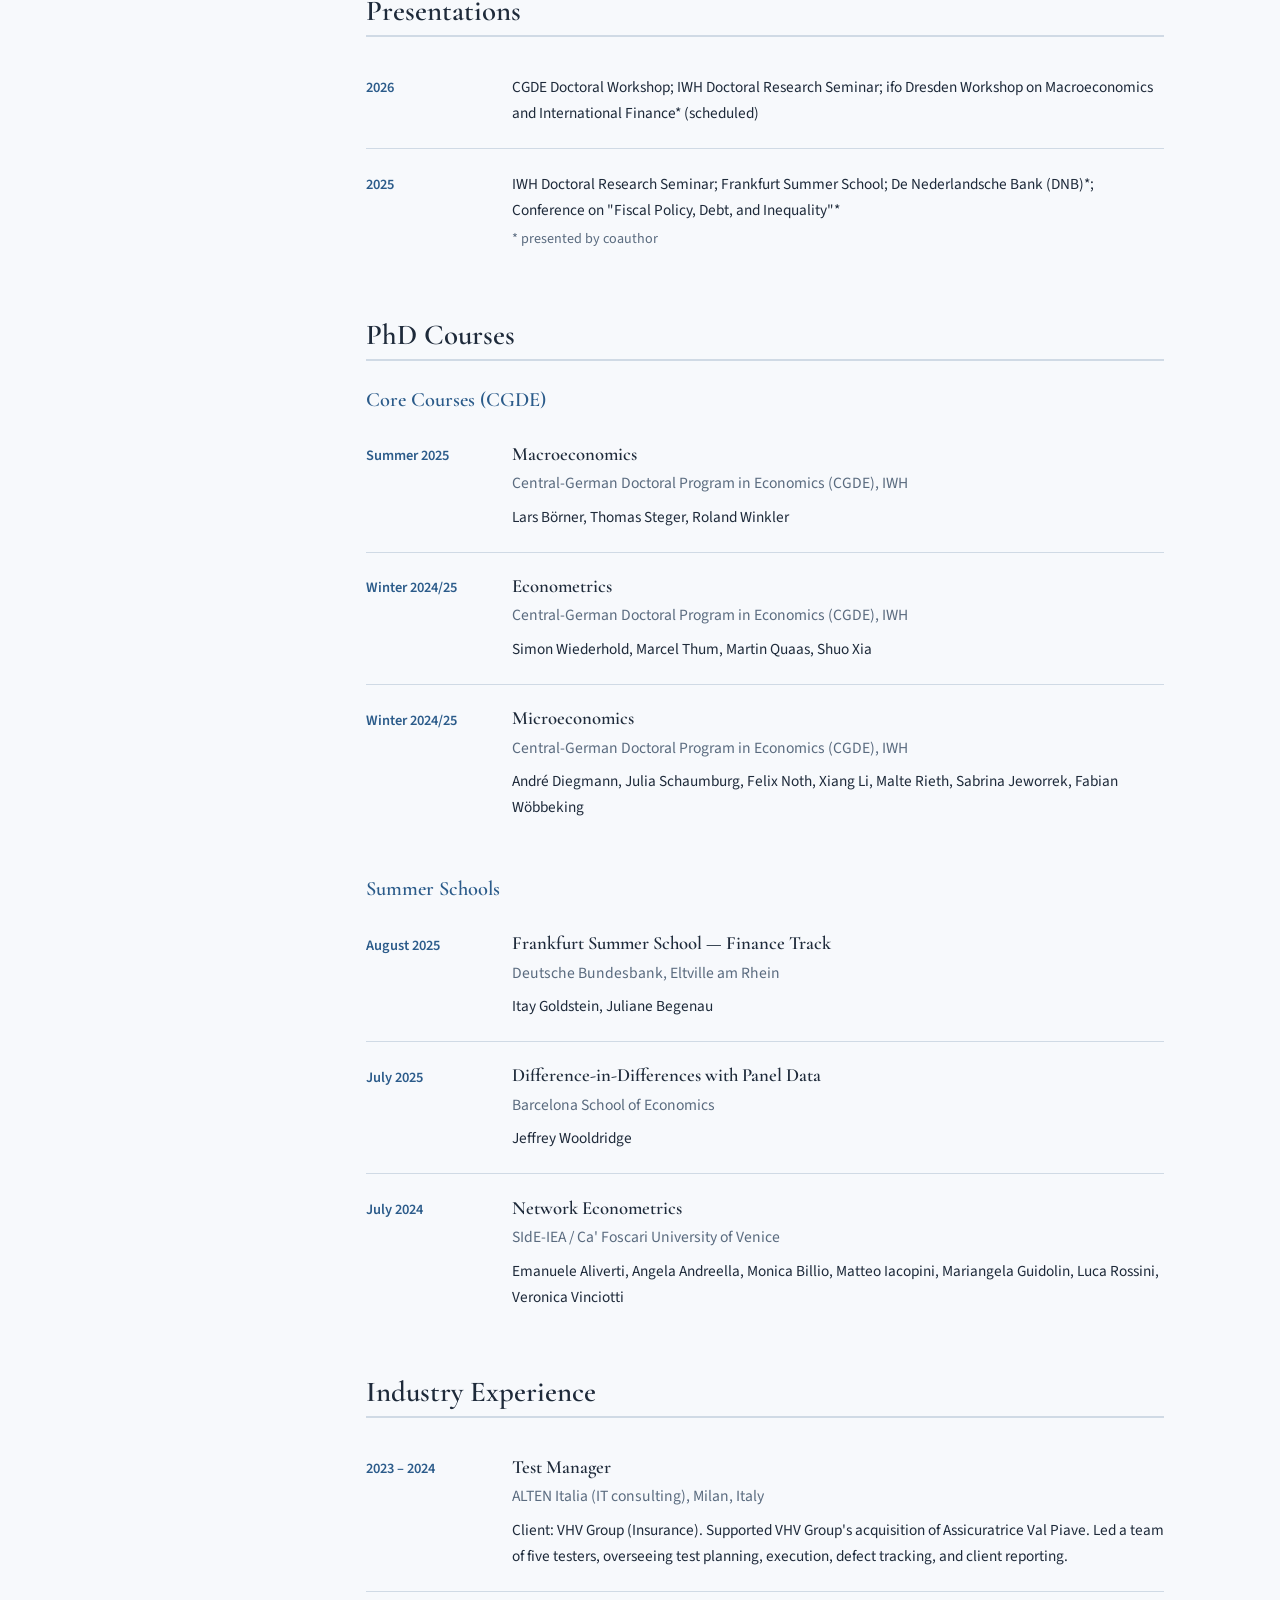
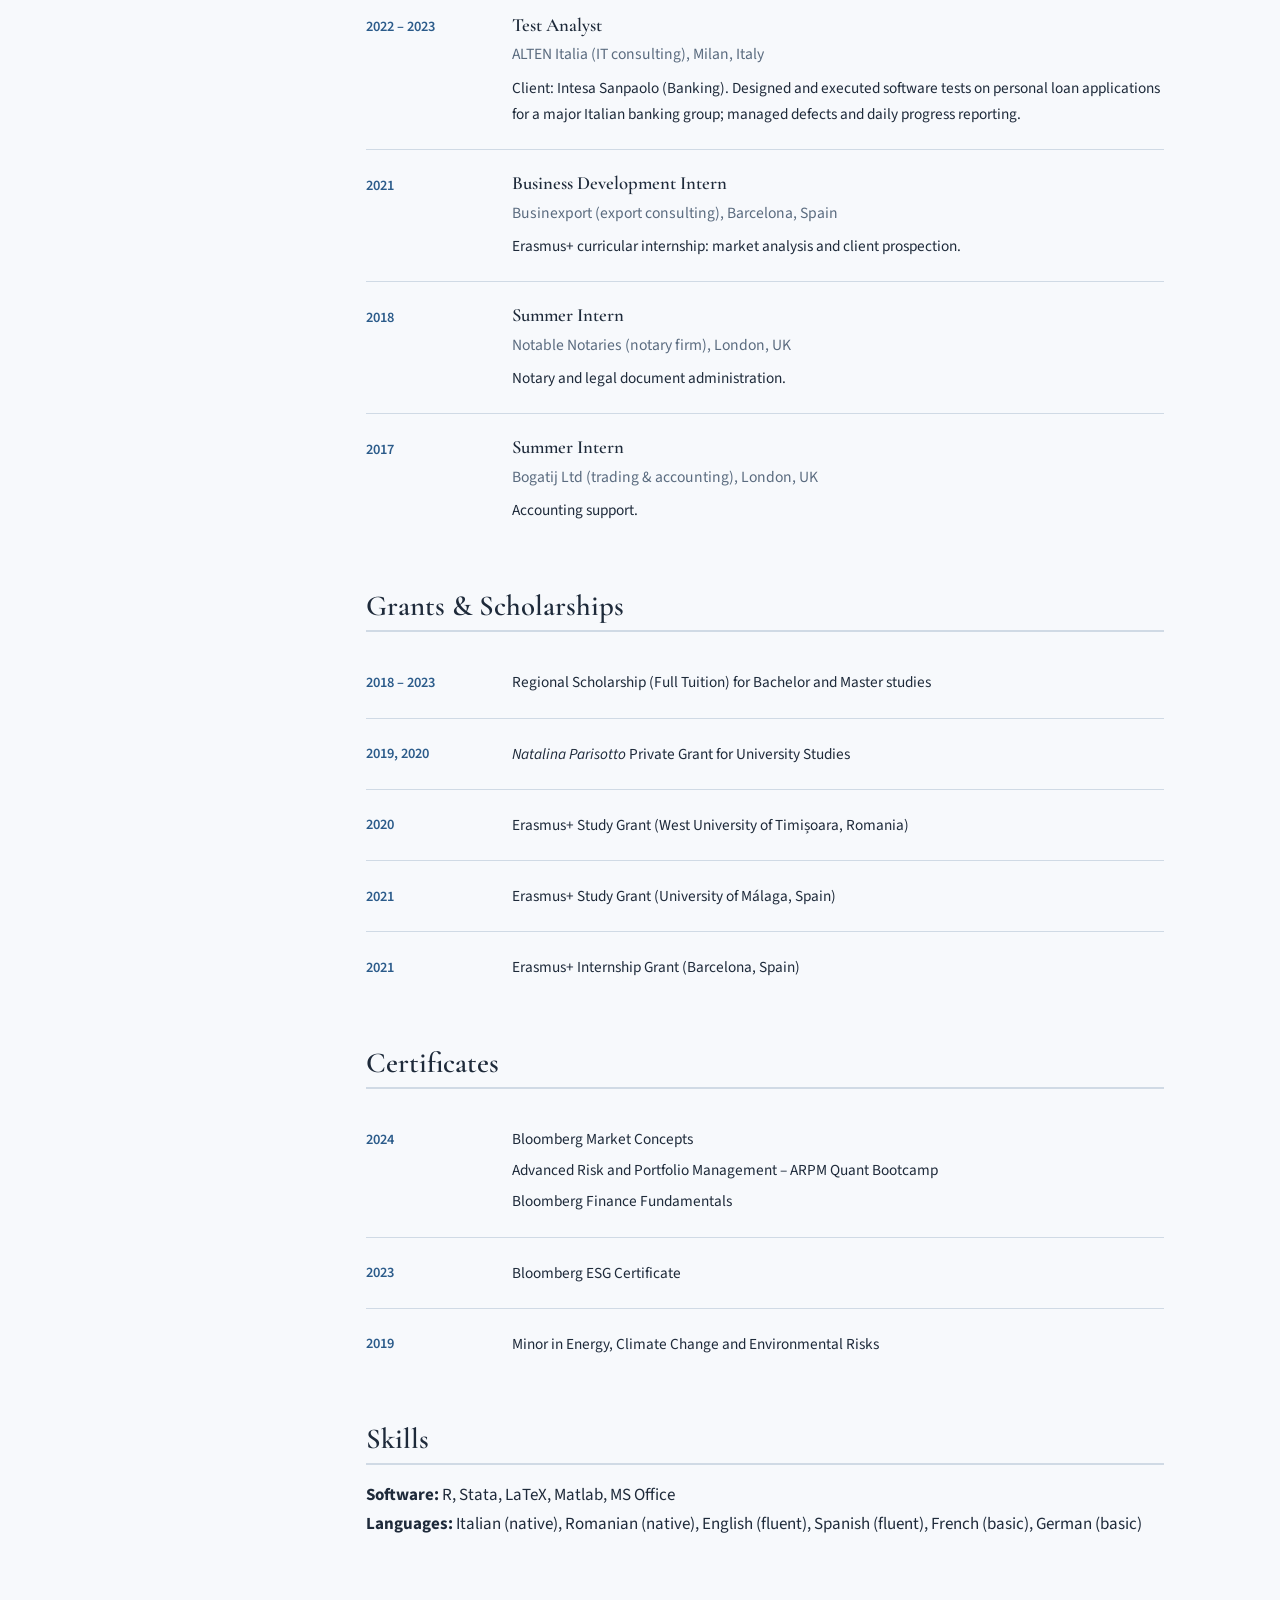
==== commit d9b116bb: "Add files via upload" ====
--- a/cv.html
+++ b/cv.html
@@ -46,52 +46,7 @@
       <h1>Curriculum Vitae</h1>
       <p class="subtitle"><a href="cv.pdf" class="btn">Download PDF</a></p>
 
-      <h2>Education</h2>
-      <div class="cv-section">
-        <div class="cv-entry">
-          <div class="cv-entry__dates">2024 – present</div>
-          <div class="cv-entry__details">
-            <h4>Ph.D. Candidate in Economics</h4>
-            <p class="institution">University of Leipzig &amp; Halle Institute for Economic Research (IWH), Germany</p>
-            <p>Dissertation: <em>Essays on Public Policy and Household Inequality</em></p>
-            <p>Supervisors: <a href="https://sites.google.com/view/melinaludolph">Melina Ludolph</a>, <a href="https://sites.google.com/site/euilenatonzer/">Lena Tonzer</a></p>
-          </div>
-        </div>
-        <div class="cv-entry">
-          <div class="cv-entry__dates">2021 – 2024</div>
-          <div class="cv-entry__details">
-            <h4>M.Sc. in Finance</h4>
-            <p class="institution">Ca' Foscari University of Venice, Italy</p>
-            <p>Thesis: <em>ESG Impact on Financial Performance: Exploring Factor Models Across Different Economic Conditions</em></p>
-            <p>Supervisor: Davide Raggi · Final Grade: 108/110</p>
-          </div>
-        </div>
-        <div class="cv-entry">
-          <div class="cv-entry__dates">2018 – 2021</div>
-          <div class="cv-entry__details">
-            <h4>B.Sc. in Economics</h4>
-            <p class="institution">Ca' Foscari University of Venice, Italy</p>
-            <p>Thesis: <em>The Role of the ECB in the Green Transition</em></p>
-            <p>Supervisor: Andrea Minto · Final Grade: 110L/110 (Summa cum Laude)</p>
-          </div>
-        </div>
-        <div class="cv-entry">
-          <div class="cv-entry__dates">Spring 2021</div>
-          <div class="cv-entry__details">
-            <h4>Erasmus+ Exchange</h4>
-            <p class="institution">University of Málaga, Spain</p>
-          </div>
-        </div>
-        <div class="cv-entry">
-          <div class="cv-entry__dates">Spring 2020</div>
-          <div class="cv-entry__details">
-            <h4>Erasmus+ Exchange</h4>
-            <p class="institution">West University of Timișoara, Romania</p>
-          </div>
-        </div>
-      </div>
-
-      <h2>Academic Experience</h2>
+      <h2>Current Position</h2>
       <div class="cv-section">
         <div class="cv-entry">
           <div class="cv-entry__dates">2024 – present</div>
@@ -105,6 +60,51 @@
         </div>
       </div>
 
+      <h2>Education</h2>
+      <div class="cv-section">
+        <div class="cv-entry">
+          <div class="cv-entry__dates">2024 – present</div>
+          <div class="cv-entry__details">
+            <h4>Ph.D. Candidate in Economics</h4>
+            <p class="institution">University of Leipzig &amp; Halle Institute for Economic Research (IWH), Germany</p>
+            <p>Dissertation: <em>Essays on Public Policy and Household Inequality</em></p>
+            <p>Supervisors: <a href="https://sites.google.com/view/melinaludolph">Melina Ludolph</a>, <a href="https://sites.google.com/site/euilenatonzer/">Lena Tonzer</a></p>
+          </div>
+        </div>
+        <div class="cv-entry">
+          <div class="cv-entry__dates">2021 – 2024</div>
+          <div class="cv-entry__details">
+            <h4>M.Sc. in Finance</h4>
+            <p class="institution">Ca' Foscari University of Venice, Italy</p>
+            <p>Thesis: <em>ESG Impact on Financial Performance: Exploring Factor Models Across Different Economic Conditions</em></p>
+            <p>Supervisor: Davide Raggi · Final Grade: 108/110</p>
+          </div>
+        </div>
+        <div class="cv-entry">
+          <div class="cv-entry__dates">2018 – 2021</div>
+          <div class="cv-entry__details">
+            <h4>B.Sc. in Economics</h4>
+            <p class="institution">Ca' Foscari University of Venice, Italy</p>
+            <p>Thesis: <em>The Role of the ECB in the Green Transition</em></p>
+            <p>Supervisor: Andrea Minto · Final Grade: 110L/110 (Summa cum Laude)</p>
+          </div>
+        </div>
+        <div class="cv-entry">
+          <div class="cv-entry__dates">Spring 2021</div>
+          <div class="cv-entry__details">
+            <h4>Erasmus+ Exchange</h4>
+            <p class="institution">University of Málaga, Spain</p>
+          </div>
+        </div>
+        <div class="cv-entry">
+          <div class="cv-entry__dates">Spring 2020</div>
+          <div class="cv-entry__details">
+            <h4>Erasmus+ Exchange</h4>
+            <p class="institution">West University of Timișoara, Romania</p>
+          </div>
+        </div>
+      </div>
+
       <h2>Work in Progress</h2>
       <div class="cv-section">
         <div class="cv-entry">
@@ -136,7 +136,25 @@
       </div>
 
       <h2>PhD Courses</h2>
-      <div class="cv-section">
+
+      <h3 style="margin-top:1.5rem;">Core Courses (CGDE)</h3>
+      <div class="cv-section">
+        <div class="cv-entry">
+          <div class="cv-entry__dates">Summer 2025</div>
+          <div class="cv-entry__details">
+            <h4>Macroeconomics</h4>
+            <p class="institution">Central-German Doctoral Program in Economics (CGDE), IWH</p>
+            <p>Lars Börner, Thomas Steger, Roland Winkler</p>
+          </div>
+        </div>
+        <div class="cv-entry">
+          <div class="cv-entry__dates">Winter 2024/25</div>
+          <div class="cv-entry__details">
+            <h4>Econometrics</h4>
+            <p class="institution">Central-German Doctoral Program in Economics (CGDE), IWH</p>
+            <p>Simon Wiederhold, Marcel Thum, Martin Quaas, Shuo Xia</p>
+          </div>
+        </div>
         <div class="cv-entry">
           <div class="cv-entry__dates">Winter 2024/25</div>
           <div class="cv-entry__details">
@@ -145,20 +163,24 @@
             <p>André Diegmann, Julia Schaumburg, Felix Noth, Xiang Li, Malte Rieth, Sabrina Jeworrek, Fabian Wöbbeking</p>
           </div>
         </div>
-        <div class="cv-entry">
-          <div class="cv-entry__dates">Winter 2024/25</div>
-          <div class="cv-entry__details">
-            <h4>Econometrics</h4>
-            <p class="institution">Central-German Doctoral Program in Economics (CGDE), IWH</p>
-            <p>Simon Wiederhold, Marcel Thum, Martin Quaas, Shuo Xia</p>
-          </div>
-        </div>
-        <div class="cv-entry">
-          <div class="cv-entry__dates">Summer 2025</div>
-          <div class="cv-entry__details">
-            <h4>Macroeconomics</h4>
-            <p class="institution">Central-German Doctoral Program in Economics (CGDE), IWH</p>
-            <p>Lars Börner, Thomas Steger, Roland Winkler</p>
+      </div>
+
+      <h3 style="margin-top:1.5rem;">Summer Schools</h3>
+      <div class="cv-section">
+        <div class="cv-entry">
+          <div class="cv-entry__dates">August 2025</div>
+          <div class="cv-entry__details">
+            <h4>Frankfurt Summer School — Finance Track</h4>
+            <p class="institution">Deutsche Bundesbank, Eltville am Rhein</p>
+            <p>Itay Goldstein, Juliane Begenau</p>
+          </div>
+        </div>
+        <div class="cv-entry">
+          <div class="cv-entry__dates">July 2025</div>
+          <div class="cv-entry__details">
+            <h4>Difference-in-Differences with Panel Data</h4>
+            <p class="institution">Barcelona School of Economics</p>
+            <p>Jeffrey Wooldridge</p>
           </div>
         </div>
         <div class="cv-entry">
@@ -167,22 +189,6 @@
             <h4>Network Econometrics</h4>
             <p class="institution">SIdE-IEA / Ca' Foscari University of Venice</p>
             <p>Emanuele Aliverti, Angela Andreella, Monica Billio, Matteo Iacopini, Mariangela Guidolin, Luca Rossini, Veronica Vinciotti</p>
-          </div>
-        </div>
-        <div class="cv-entry">
-          <div class="cv-entry__dates">July 2025</div>
-          <div class="cv-entry__details">
-            <h4>Difference-in-Differences with Panel Data</h4>
-            <p class="institution">Barcelona School of Economics</p>
-            <p>Jeffrey Wooldridge</p>
-          </div>
-        </div>
-        <div class="cv-entry">
-          <div class="cv-entry__dates">August 2025</div>
-          <div class="cv-entry__details">
-            <h4>Frankfurt Summer School — Finance Track</h4>
-            <p class="institution">Deutsche Bundesbank, Eltville am Rhein</p>
-            <p>Itay Goldstein, Juliane Begenau</p>
           </div>
         </div>
       </div>
